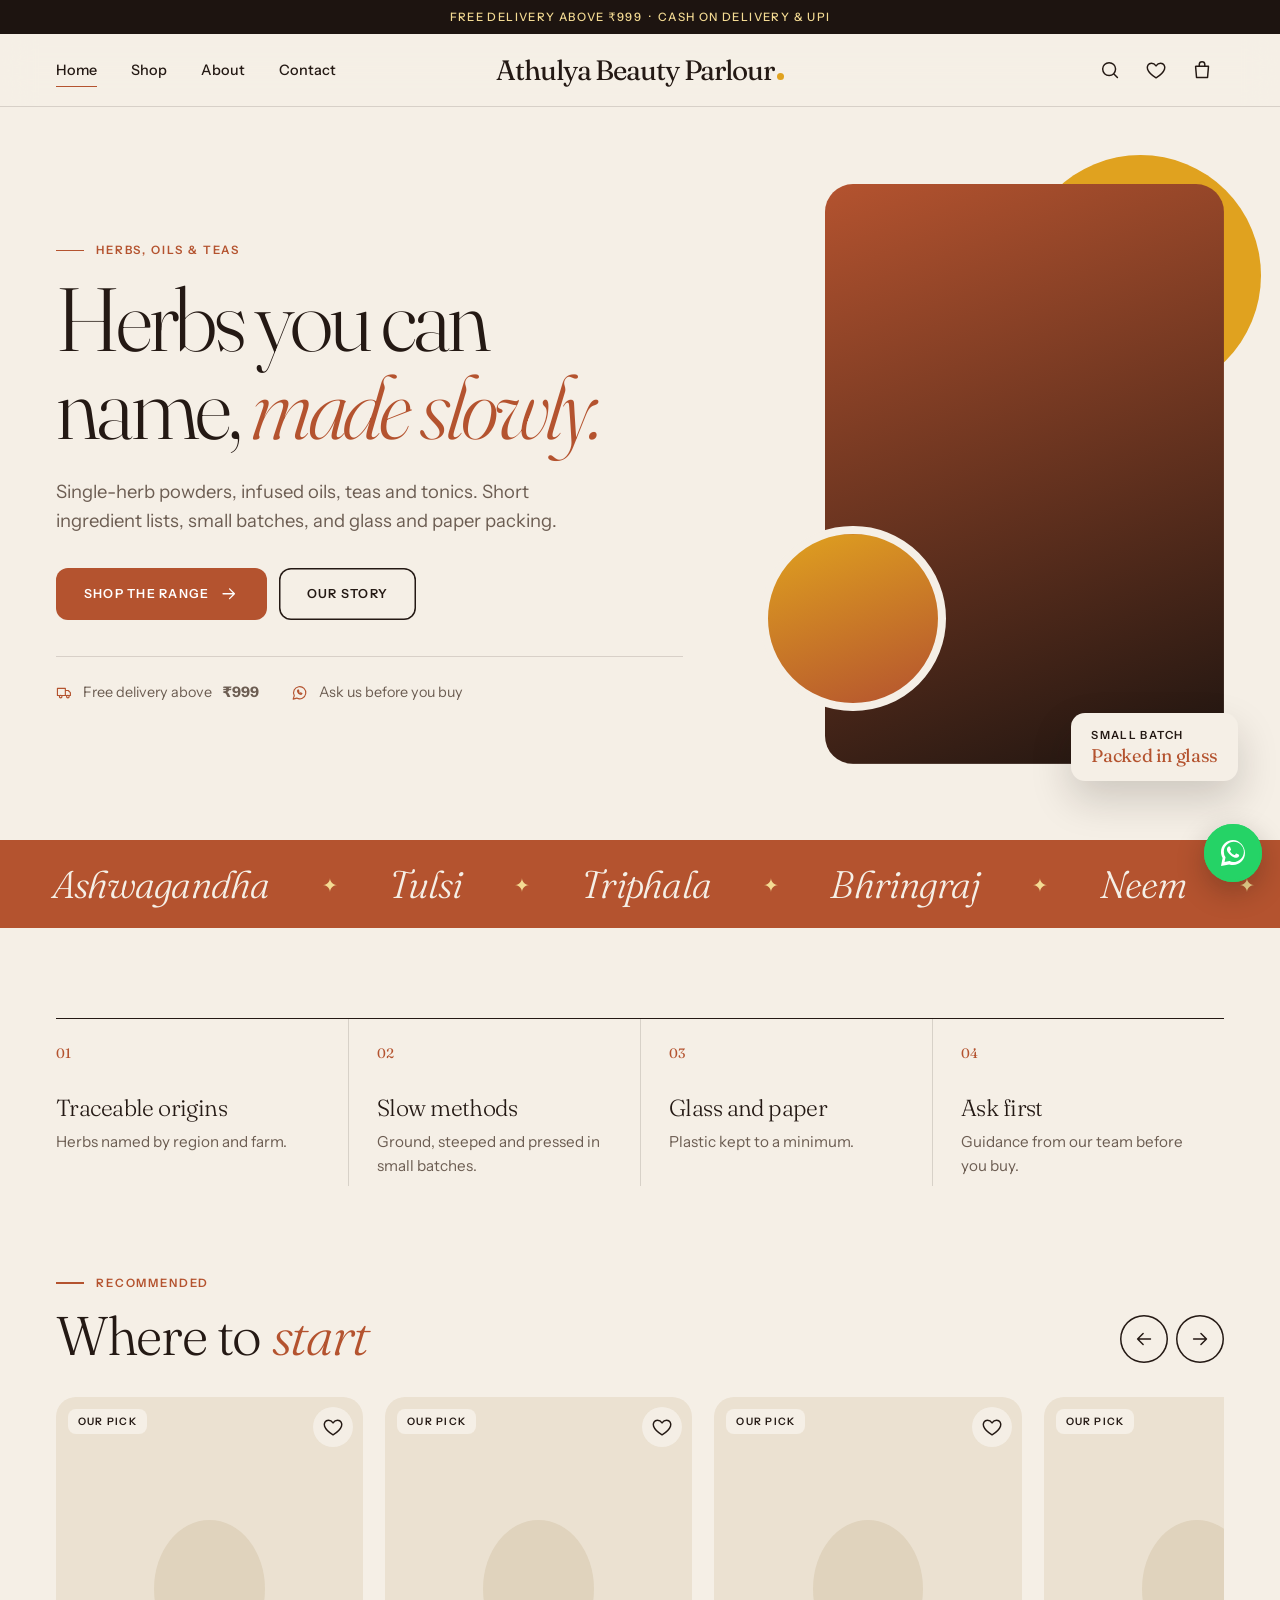
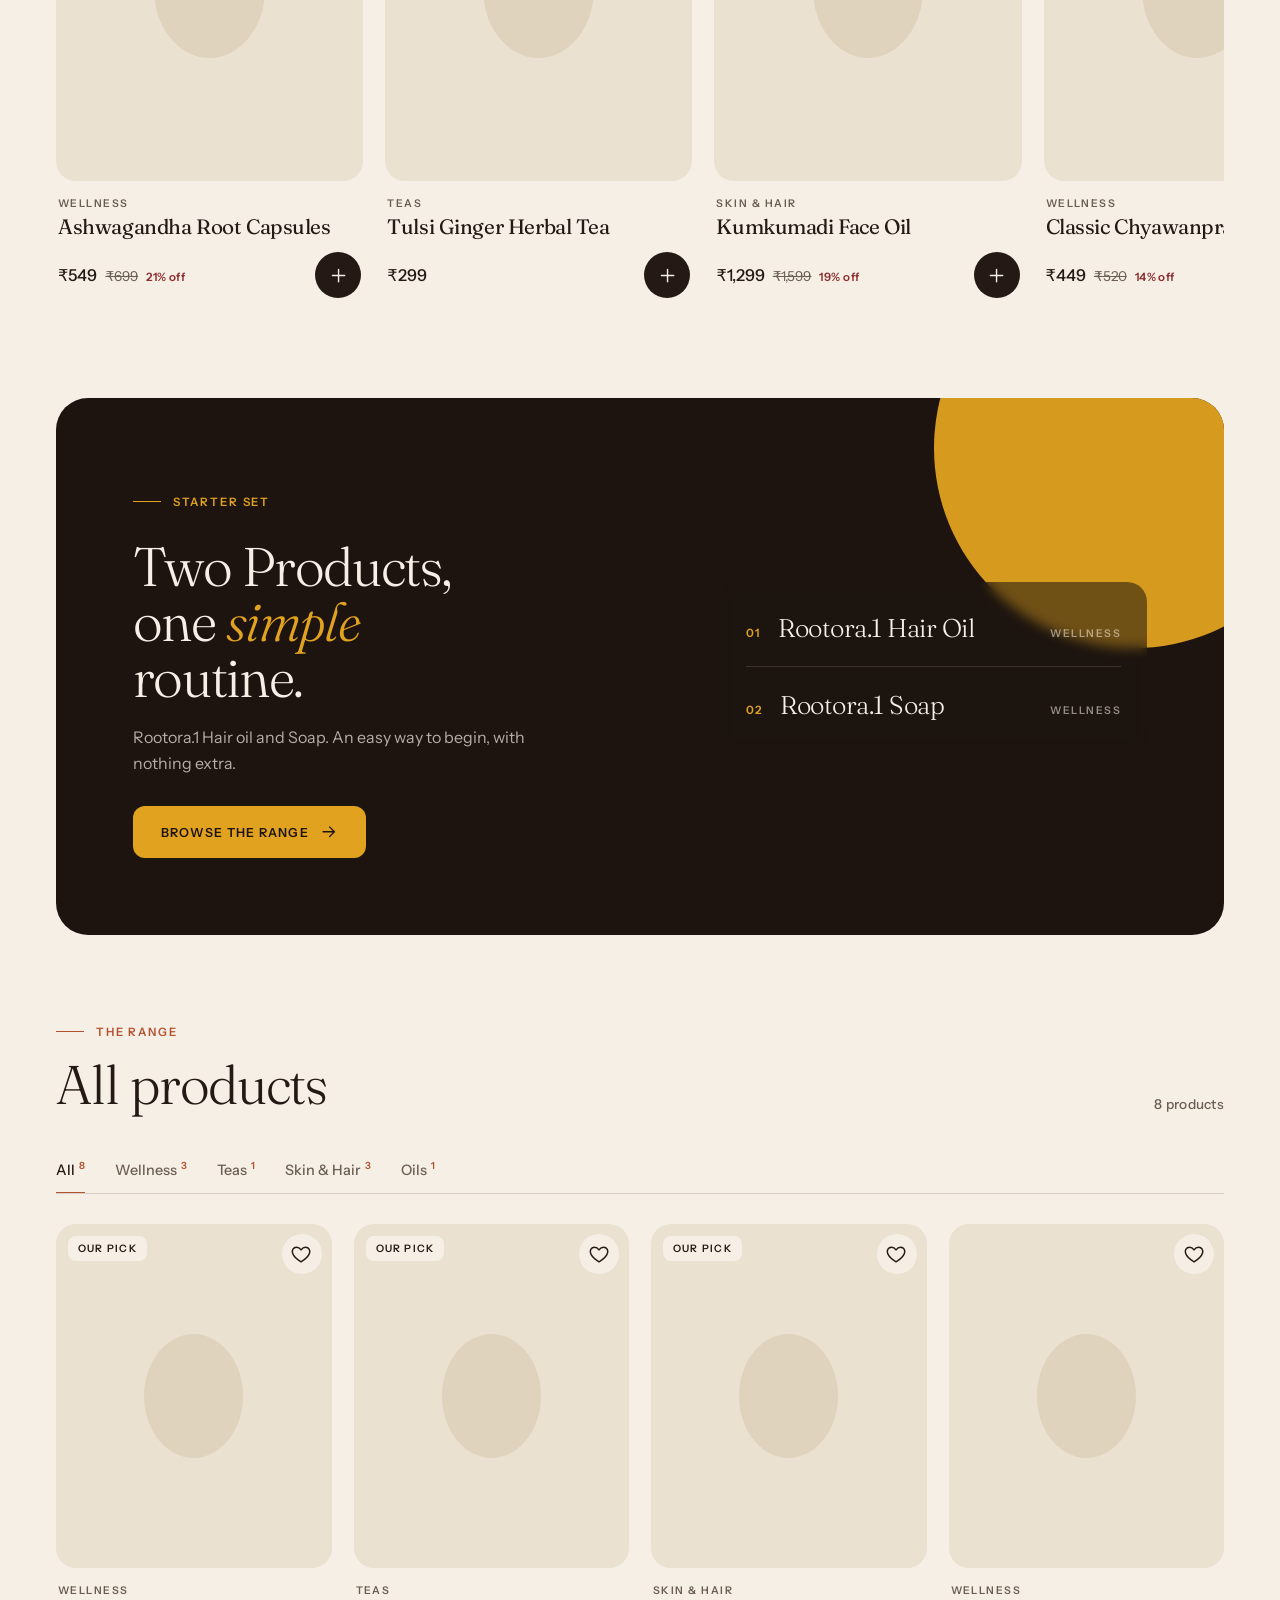
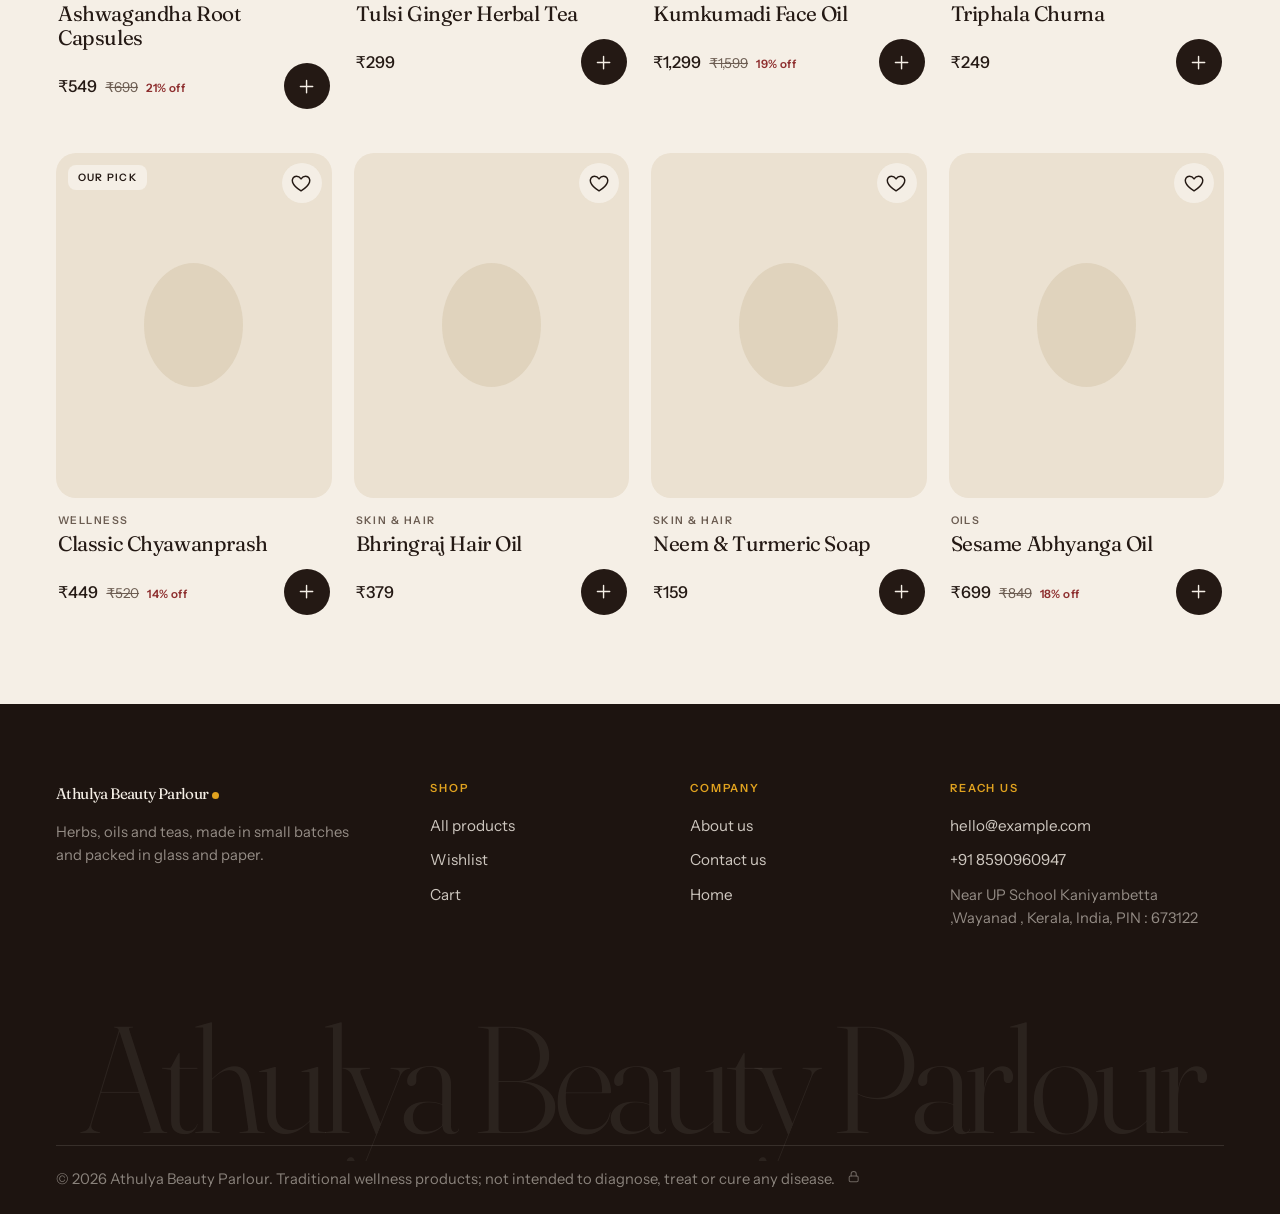
==== index.html @ aff62625 "Add files via upload" ====
<!DOCTYPE html>
<html lang="en"><head><meta charset="utf-8"><meta name="viewport" content="width=device-width,initial-scale=1,viewport-fit=cover">
<title>Marsuki | Herbs, oils and teas, made in small batches</title>
<meta name="description" content="Single-herb powders, infused oils, teas and tonics. Short ingredient lists, small batches, glass and paper packing."><meta name="theme-color" content="#F5EFE6">
<link rel="preconnect" href="https://fonts.googleapis.com"><link rel="preconnect" href="https://fonts.gstatic.com" crossorigin>
<link href="https://fonts.googleapis.com/css2?family=Fraunces:ital,opsz,wght@0,9..144,300..500;1,9..144,300..500&family=Instrument+Sans:wght@400;500;600&display=swap" rel="stylesheet">
<link rel="stylesheet" href="style.css">
<script src="common.js" defer></script></head>
<body data-page="home">
<main>
<section class="hero wrap">
<div class="htxt">
<p class="eyebrow">Herbs, oils &amp; teas</p>
<h1>Herbs you can name, <em>made slowly.</em></h1>
<p class="lead">Single-herb powders, infused oils, teas and tonics. Short ingredient lists, small batches, and glass and paper packing.</p>
<div class="ctas"><a class="btn clay" href="#shop">Shop the range<i data-ic="arrow-right"></i></a><a class="btn ghost" href="about.html">Our story</a></div>
<div class="hfacts"><span><i data-ic="truck"></i>Free delivery above <b data-free></b></span><span><i data-ic="chat"></i>Ask us before you buy</span></div>
</div>
<div class="hvis" aria-hidden="true"><div class="hbig" id="heroImg"></div><div class="hdisc" id="heroImg2"></div><div class="hchip">Small batch<b>Packed in glass</b></div></div>
</section>

<div class="mq" aria-hidden="true">
<div class="mq-t"><span>Ashwagandha</span><span>Tulsi</span><span>Triphala</span><span>Bhringraj</span><span>Neem</span><span>Turmeric</span><span>Amla</span><span>Sesame</span></div>
<div class="mq-t"><span>Ashwagandha</span><span>Tulsi</span><span>Triphala</span><span>Bhringraj</span><span>Neem</span><span>Turmeric</span><span>Amla</span><span>Sesame</span></div>
</div>

<section class="wrap sec"><div class="pr4">
<div><h3>Traceable origins</h3><p>Herbs named by region and farm.</p></div>
<div><h3>Slow methods</h3><p>Ground, steeped and pressed in small batches.</p></div>
<div><h3>Glass and paper</h3><p>Plastic kept to a minimum.</p></div>
<div><h3>Ask first</h3><p>Guidance from our team before you buy.</p></div>
</div></section>

<section class="wrap" id="recSection">
<div class="sechead"><div><p class="eyebrow">Recommended</p><h2>Where to <em>start</em></h2></div>
<div class="railnav"><button class="ib" type="button" data-rail="-1" aria-label="Scroll left"><i data-ic="arrow-left"></i></button><button class="ib" type="button" data-rail="1" aria-label="Scroll right"><i data-ic="arrow-right"></i></button></div></div>
<div class="rail" id="recProducts"></div></section>

<section class="wrap sec"><div class="duo">
<div><p class="eyebrow">Starter set</p><h2>Two Products, one <em>simple</em> routine.</h2><p>Rootora.1 Hair oil and Soap. An easy way to begin, with nothing extra.</p><a class="btn tur" href="#shop">Browse the range<i data-ic="arrow-right"></i></a></div>
<ol><li><b>Rootora.1 Hair Oil</b><small>Wellness</small></li><li><b>Rootora.1 Soap</b><small>Wellness</small></li></ol>
</div></section>

<section class="wrap" id="shop">
<div class="sechead"><div><p class="eyebrow">The range</p><h2>All products</h2></div><p class="note" id="status" aria-live="polite"></p></div>
<div class="filters" id="filters" role="group" aria-label="Filter by category"></div>
<div class="products" id="allProducts"></div></section>
</main>
</body></html>
---- style.css ----
/* ============ Marsuki — clay & turmeric ============ */
:root{
  --bone:#F5EFE6;--oat:#EBE1D1;--sand:#DCCDB6;
  --ink:#241914;--kohl:#1D1410;
  --clay:#B4532F;--clay-d:#923E1F;
  --tur:#E0A21F;--tur-l:#F4DB93;
  --madder:#8E2F2F;--mute:#6C5D52;--line:rgba(36,25,20,.14);
  --df:'Fraunces',Georgia,serif;--bf:'Instrument Sans',system-ui,sans-serif;
  --r:20px;--pad:clamp(18px,4.5vw,56px);--hh:72px;
  --ease:cubic-bezier(.2,.8,.2,1)}
*{box-sizing:border-box;margin:0}
html{scroll-behavior:smooth;scroll-padding-top:96px}html.lock,html.lock body{overflow:hidden}
body{font:400 1rem/1.6 var(--bf);background:var(--bone);color:var(--ink);overflow-x:hidden;min-height:100vh;display:flex;flex-direction:column;-webkit-font-smoothing:antialiased}
main{flex:1}
h1,h2,h3,h4{font-family:var(--df);font-weight:300;letter-spacing:-.025em}
h1{font-size:clamp(2.8rem,7vw,5.8rem);line-height:.98;letter-spacing:-.04em}
h1 em,h2 em{font-style:italic;color:var(--clay);font-weight:300}
h2{font-size:clamp(2rem,4.4vw,3.4rem);line-height:1.02;max-width:18ch}
p{color:var(--mute)}a{color:inherit}
.sr{position:absolute;width:1px;height:1px;overflow:hidden;clip:rect(0 0 0 0)}
.wrap{width:min(1280px,100% - 2*var(--pad));margin-inline:auto}
.sec{padding-block:clamp(44px,7vw,104px)}.narrow{max-width:760px}
:focus-visible{outline:3px solid var(--tur);outline-offset:2px}[hidden]{display:none!important}
.i{width:1.2em;height:1.2em;flex:none;fill:none;stroke:currentColor;stroke-width:1.6;stroke-linecap:round;stroke-linejoin:round}
.eyebrow{display:flex;align-items:center;gap:12px;font:600 .72rem var(--bf);letter-spacing:.16em;text-transform:uppercase;color:var(--clay);margin-bottom:18px}
.eyebrow::before{content:"";width:28px;height:1.5px;background:currentColor}

/* ---- Top bar, header, navigation ---- */
.topbar{background:var(--kohl);color:var(--tur-l);text-align:center;font:500 .72rem var(--bf);letter-spacing:.12em;text-transform:uppercase;padding:10px var(--pad)}
.hdr{position:sticky;top:0;z-index:30;background:rgba(245,239,230,.88);backdrop-filter:saturate(1.4) blur(16px);-webkit-backdrop-filter:saturate(1.4) blur(16px);border-bottom:1px solid var(--line)}
.hdr-in{display:grid;grid-template-columns:1fr auto 1fr;align-items:center;min-height:var(--hh)}
.hl{display:flex;align-items:center}
.dnav{display:flex;gap:34px}
.dnav a{font:500 .9rem var(--bf);text-decoration:none;padding:8px 0;background:linear-gradient(var(--clay),var(--clay)) 0 100%/0 1.5px no-repeat;transition:background-size .3s var(--ease)}
.dnav a:hover,.dnav a[aria-current=page]{background-size:100% 1.5px}
.logo{display:inline-flex;align-items:baseline;font:400 1.75rem var(--df);letter-spacing:-.04em;text-decoration:none;color:var(--ink)}
.logo::after{content:"";width:7px;height:7px;border-radius:50%;background:var(--tur);margin-left:3px;flex:none}
.acts{justify-self:end;display:flex;gap:2px}
.ib{position:relative;width:44px;height:44px;border:0;border-radius:50%;background:none;cursor:pointer;display:grid;place-items:center;color:var(--ink);font-size:1.15rem;text-decoration:none;transition:background .2s}
.ib:hover,.ib[aria-expanded=true]{background:var(--oat)}
.ib b{position:absolute;top:3px;right:1px;min-width:18px;height:18px;border-radius:9px;background:var(--clay);color:#fff;font:600 .68rem/18px var(--bf);text-align:center;padding:0 4px}
.ib b:empty,.ib b[data-n="0"]{display:none}
.menu-btn{display:none;margin-left:-10px}
.sbar{border-top:1px solid var(--line);background:var(--bone);padding:14px 0}
.sbar form{display:flex;gap:14px;align-items:center}
.sbar input{flex:1;min-height:52px;border:0;border-bottom:1.5px solid var(--ink);background:none;font:300 1.5rem var(--df);letter-spacing:-.02em;color:var(--ink);padding:0 2px}
.sbar input::placeholder{color:var(--mute);opacity:.7}.sbar input:focus{outline:0;border-color:var(--clay)}
.scrim{position:fixed;inset:0;background:rgba(29,20,16,.5);z-index:90}
.mnav{position:fixed;inset:0;background:var(--kohl);color:var(--bone);z-index:100;display:flex;flex-direction:column;opacity:0;visibility:hidden;transform:translateY(-12px);transition:opacity .3s,transform .4s var(--ease),visibility 0s .4s;overflow-y:auto;overscroll-behavior:contain}
.mnav.open{opacity:1;visibility:visible;transform:none;transition:opacity .3s,transform .4s var(--ease)}
.mnav-h{display:flex;align-items:center;justify-content:space-between;padding:0 12px 0 var(--pad);min-height:var(--hh)}
.mnav .logo{color:var(--bone)}.mnav .ib{color:var(--bone)}.mnav .ib:hover{background:rgba(255,255,255,.1)}
.mnav a.ml{display:flex;align-items:baseline;gap:16px;padding:18px var(--pad);text-decoration:none;font:300 clamp(2.2rem,9vw,3rem) var(--df);letter-spacing:-.03em;border-top:1px solid rgba(245,239,230,.12)}
.mnav a.ml small{font:600 .7rem var(--bf);letter-spacing:.14em;color:var(--tur);min-width:22px}
.mnav a.ml .i{margin-left:auto;align-self:center;font-size:1.3rem;color:var(--tur)}
.mnav a.ml[aria-current=page]{color:var(--tur-l)}
.mnav-f{margin-top:auto;padding:28px var(--pad);font-size:.9rem;color:rgba(245,239,230,.6);border-top:1px solid rgba(245,239,230,.12)}.mnav-f p{color:inherit}

/* ---- Buttons ---- */
.btn{display:inline-flex;align-items:center;justify-content:center;gap:10px;min-height:52px;padding:0 28px;border-radius:12px;background:var(--ink);color:var(--bone);font:600 .78rem var(--bf);letter-spacing:.1em;text-transform:uppercase;text-decoration:none;border:0;cursor:pointer;transition:background .2s,color .2s,transform .15s}
.btn:hover{background:var(--clay)}.btn:active{transform:scale(.98)}.btn:disabled{opacity:.5;cursor:not-allowed}
.btn .i{font-size:1.3em}
.btn.ghost{background:transparent;color:var(--ink);box-shadow:inset 0 0 0 1.5px var(--ink)}.btn.ghost:hover{background:var(--ink);color:var(--bone)}
.btn.clay{background:var(--clay);color:#fff}.btn.clay:hover{background:var(--clay-d)}
.btn.tur{background:var(--tur);color:var(--kohl)}.btn.tur:hover{background:var(--tur-l)}
.btn.block{width:100%}.btn.sm{min-height:42px;padding:0 18px}

/* ---- Hero ---- */
.hero{display:grid;grid-template-columns:1.15fr .85fr;gap:clamp(32px,6vw,88px);align-items:center;padding-block:clamp(36px,6vw,88px) clamp(44px,6vw,88px)}
.hero h1{max-width:11ch}
.lead{font-size:1.15rem;max-width:44ch;margin:26px 0 32px}
.ctas{display:flex;flex-wrap:wrap;gap:12px}
.hfacts{display:flex;flex-wrap:wrap;gap:12px 32px;margin-top:36px;padding-top:24px;border-top:1px solid var(--line);font-size:.9rem;color:var(--mute)}
.hfacts span{display:inline-flex;gap:10px;align-items:center}.hfacts .i{color:var(--clay)}
.hvis{position:relative;aspect-ratio:4/5;width:100%;max-width:520px;margin-inline:auto}
.hvis::before{content:"";position:absolute;right:-8%;top:-5%;width:52%;aspect-ratio:1;border-radius:50%;background:var(--tur)}
.hbig{position:absolute;inset:0 0 0 14%;border-radius:28px;background-size:cover;background-position:center;background-image:var(--img),linear-gradient(160deg,var(--clay),var(--kohl))}
.hdisc{position:absolute;left:0;bottom:9%;width:40%;aspect-ratio:1;border-radius:50%;border:8px solid var(--bone);background-size:cover;background-position:center;background-image:var(--img),linear-gradient(160deg,var(--tur),var(--clay))}
.hchip{position:absolute;right:-3%;bottom:-3%;background:var(--bone);border-radius:14px;padding:14px 20px;box-shadow:0 18px 40px rgba(29,20,16,.18);font:600 .7rem var(--bf);letter-spacing:.12em;text-transform:uppercase;line-height:1.5}
.hchip b{display:block;font:400 1.15rem var(--df);letter-spacing:-.02em;text-transform:none;color:var(--clay)}

/* ---- Marquee ---- */
.mq{background:var(--clay);color:var(--bone);overflow:hidden;display:flex}
.mq-t{display:flex;flex:none;min-width:100%;animation:mq 42s linear infinite}
.mq span{font:300 italic clamp(1.5rem,3vw,2.4rem) var(--df);letter-spacing:-.02em;padding:20px 0 20px 52px;white-space:nowrap}
.mq span::after{content:"✦";font-style:normal;font-size:.5em;color:var(--tur-l);margin-left:52px;vertical-align:.35em}
@keyframes mq{to{transform:translateX(-100%)}}
.mq:hover .mq-t{animation-play-state:paused}

/* ---- Principles ---- */
.pr4{display:grid;grid-template-columns:repeat(4,1fr);border-top:1.5px solid var(--ink);counter-reset:p}
.pr4>div{padding:26px 28px 8px 0;counter-increment:p}
.pr4>div+div{padding-left:28px;border-left:1px solid var(--line)}
.pr4>div::before{content:"0" counter(p);font:400 .85rem var(--df);color:var(--clay);display:block;margin-bottom:34px}
.pr4 h3{font-size:1.45rem;line-height:1.15;margin-bottom:8px}.pr4 p{font-size:.95rem}

/* ---- Section head ---- */
.sechead{display:flex;justify-content:space-between;align-items:end;gap:20px;flex-wrap:wrap;margin-bottom:34px}
.sechead h2{margin:0}
.railnav{display:flex;gap:8px}.railnav .ib{width:48px;height:48px;box-shadow:inset 0 0 0 1.5px var(--ink)}.railnav .ib:hover{background:var(--ink);color:var(--bone)}

/* ---- Products ---- */
.filters{display:flex;gap:30px;overflow-x:auto;border-bottom:1px solid var(--line);scrollbar-width:none}.filters::-webkit-scrollbar{display:none}
.note{font:500 .85rem var(--bf);color:var(--mute);letter-spacing:.02em}
.products{display:grid;grid-template-columns:repeat(4,1fr);gap:44px 22px;margin-top:30px}
.rail{display:flex;gap:22px;overflow-x:auto;scroll-snap-type:x mandatory;padding-bottom:10px;scrollbar-width:none}.rail::-webkit-scrollbar{display:none}
.rail>*{flex:0 0 clamp(240px,24vw,310px);scroll-snap-align:start}
.chip{flex:none;min-height:44px;padding:0 18px;border-radius:10px;border:1px solid var(--line);background:transparent;font:500 .9rem var(--bf);color:var(--ink);cursor:pointer;transition:background .2s,color .2s}
.chip:hover{border-color:var(--ink)}.chip[aria-pressed=true]{background:var(--ink);color:var(--bone);border-color:var(--ink)}
.filters .chip{min-height:48px;padding:0;border:0;border-bottom:2px solid transparent;border-radius:0;margin-bottom:-1px;color:var(--mute);background:none}
.filters .chip:hover{color:var(--ink)}.filters .chip[aria-pressed=true]{color:var(--ink);border-color:var(--clay);background:none}
.filters .chip sup{font-size:.62rem;margin-left:4px;color:var(--clay);font-weight:600}
.card{display:flex;flex-direction:column}
.pimgw{position:relative}
.pimg{position:relative;aspect-ratio:4/5;border-radius:var(--r);overflow:hidden;background:var(--oat);cursor:pointer}
.pimg::before{content:"";position:absolute;inset:32%;border-radius:50%;background:var(--sand);opacity:.7}
.pimg img{position:absolute;inset:0;width:100%;height:100%;object-fit:cover;transition:transform .7s var(--ease)}.card:hover .pimg img{transform:scale(1.045)}.pimg img.bad{display:none}
.tag{position:absolute;left:12px;top:12px;background:var(--bone);color:var(--ink);font:600 .64rem var(--bf);letter-spacing:.12em;text-transform:uppercase;padding:6px 10px;border-radius:8px;pointer-events:none}
.wish{position:absolute;right:10px;top:10px;width:40px;height:40px;background:rgba(245,239,230,.92);backdrop-filter:blur(6px)}
.wish:hover{background:var(--bone)}.wish[aria-pressed=true]{color:var(--clay)}.wish[aria-pressed=true] .i{fill:currentColor}
.cbody{padding:16px 2px 0;display:grid;gap:5px}
.cat-l{font:600 .66rem var(--bf);letter-spacing:.14em;text-transform:uppercase;color:var(--mute)}
.card h3{font:400 1.3rem/1.15 var(--df);letter-spacing:-.02em;cursor:pointer}.card h3:hover{color:var(--clay)}
.prow{display:flex;align-items:center;justify-content:space-between;gap:10px;margin-top:8px}
.price{font:500 1.02rem var(--bf);display:flex;align-items:baseline;flex-wrap:wrap;gap:2px 8px}
.price s{font-weight:400;font-size:.85rem;color:var(--mute)}.price small{font:600 .72rem var(--bf);color:var(--madder);letter-spacing:.04em}
.addb{flex:none;width:46px;height:46px;border-radius:50%;background:var(--ink);color:var(--bone);border:0;display:grid;place-items:center;cursor:pointer;font-size:1.1rem;transition:background .2s,transform .2s var(--ease)}
.addb:hover{background:var(--clay);transform:rotate(90deg)}
.empty{grid-column:1/-1;text-align:center;padding:56px 20px;border:1px dashed var(--sand);border-radius:var(--r)}
.empty h3{font-size:1.7rem;margin-bottom:6px}.empty p{margin-bottom:20px}
.skel{height:420px;border-radius:var(--r);background:linear-gradient(100deg,var(--oat) 30%,var(--bone) 50%,var(--oat) 70%) 0 0/300% 100%;animation:sk 1.4s linear infinite}@keyframes sk{to{background-position:-300% 0}}
.rail .skel{flex:0 0 clamp(240px,24vw,310px)}

/* ---- Starter set panel ---- */
.duo{position:relative;overflow:hidden;background:var(--kohl);color:var(--bone);border-radius:32px;padding:clamp(32px,6vw,80px);display:grid;grid-template-columns:1.1fr .9fr;gap:clamp(28px,5vw,72px);align-items:center}
.duo::before{content:"";position:absolute;right:-110px;top:-150px;width:400px;aspect-ratio:1;border-radius:50%;background:var(--tur);opacity:.95}
.duo>*{position:relative}
.duo .eyebrow{color:var(--tur)}.duo h2{color:var(--bone);max-width:12ch}.duo h2 em{color:var(--tur)}.duo p{color:rgba(245,239,230,.7);margin:20px 0 30px;max-width:40ch}
.duo ol{list-style:none;counter-reset:d;background:rgba(29,20,16,.55);border-radius:20px;padding:8px 26px;backdrop-filter:blur(6px)}
.duo li{counter-increment:d;display:flex;align-items:baseline;gap:18px;padding:22px 0;border-bottom:1px solid rgba(245,239,230,.14)}.duo li:last-child{border:0}
.duo li::before{content:"0" counter(d);font:600 .72rem var(--bf);letter-spacing:.12em;color:var(--tur)}
.duo li b{font:300 1.6rem var(--df);letter-spacing:-.02em}.duo li small{margin-left:auto;font:600 .66rem var(--bf);letter-spacing:.14em;text-transform:uppercase;color:rgba(245,239,230,.55)}

/* ---- Cart / checkout / wishlist ---- */
.ptitle{padding-block:clamp(36px,6vw,80px) 0}
.ptitle h1{font-size:clamp(2.6rem,6vw,4.8rem);max-width:none}.ptitle p{margin-top:14px;font-size:1.05rem}
.cartgrid{display:grid;grid-template-columns:1fr 400px;gap:clamp(28px,5vw,72px);align-items:start}
.lines{border-top:1.5px solid var(--ink)}
.line{display:grid;grid-template-columns:104px 1fr auto;gap:20px;align-items:center;padding:22px 0;border-bottom:1px solid var(--line)}
.line .pimg{aspect-ratio:1;border-radius:14px}
.line h3{font:400 1.3rem/1.2 var(--df);letter-spacing:-.02em}.line .sub{font:400 1.25rem var(--df);text-align:right;letter-spacing:-.01em}
.qty{display:inline-flex;align-items:center;margin-top:10px;border:1px solid var(--line);border-radius:10px}
.qty button{width:40px;height:40px;border:0;background:none;cursor:pointer;font-size:1.1rem;color:var(--ink);border-radius:10px}.qty button:hover{background:var(--oat)}
.qty span{min-width:30px;text-align:center;font-weight:600}
.rm{background:none;border:0;color:var(--mute);cursor:pointer;font:500 .82rem var(--bf);margin-left:14px;padding:8px;text-decoration:underline;text-underline-offset:3px}.rm:hover{color:var(--madder)}
.sum{background:var(--oat);border-radius:24px;padding:30px;position:sticky;top:calc(var(--hh) + 24px)}
.sum h2{font-size:1.9rem;margin-bottom:18px}
.sum .r{display:flex;justify-content:space-between;gap:14px;padding:8px 0;color:var(--mute)}
.sum .r.t{border-top:1px solid var(--line);margin-top:10px;padding-top:18px;font:400 1.7rem var(--df);letter-spacing:-.02em;color:var(--ink)}
.sum .tip{font-size:.85rem;background:var(--tur-l);color:#5b4410;border-radius:10px;padding:10px 14px;margin:10px 0 16px}

/* ---- About / contact ---- */
.split{display:grid;grid-template-columns:1.1fr .9fr;gap:clamp(32px,6vw,88px);align-items:center}
.split h1{font-size:clamp(2.6rem,5.6vw,4.8rem);max-width:13ch}
.photo{position:relative;aspect-ratio:4/5;max-width:480px;width:100%;margin-inline:auto;border-radius:28px;background-size:cover;background-position:center;background-image:var(--img),linear-gradient(160deg,var(--clay),var(--kohl))}
.photo::after{content:"";position:absolute;left:-14%;bottom:-6%;width:34%;aspect-ratio:1;border-radius:50%;background:var(--tur);z-index:-1}
.vals{display:grid;grid-template-columns:repeat(3,1fr);border-top:1.5px solid var(--ink);counter-reset:v}
.vals>div{padding:26px 28px 8px 0;counter-increment:v}.vals>div+div{padding-left:28px;border-left:1px solid var(--line)}
.vals>div::before{content:"0" counter(v);font:400 .85rem var(--df);color:var(--clay);display:block;margin-bottom:34px}
.vals h3{font-size:1.7rem;margin-bottom:10px}
.steps{display:grid;grid-template-columns:repeat(3,1fr);gap:20px;counter-reset:s}
.steps>div{background:var(--oat);border-radius:var(--r);padding:30px;counter-increment:s;min-height:240px;display:flex;flex-direction:column}
.steps>div:nth-child(2){background:var(--clay);color:var(--bone)}.steps>div:nth-child(2) p{color:rgba(245,239,230,.85)}
.steps>div:nth-child(3){background:var(--kohl);color:var(--bone)}.steps>div:nth-child(3) p{color:rgba(245,239,230,.7)}
.steps>div::before{content:counter(s);font:300 4rem/1 var(--df);letter-spacing:-.05em;margin-bottom:auto;opacity:.9}
.steps h3{font-size:1.6rem;margin:30px 0 6px}.steps p{font-size:.95rem}
.fine{font-size:.88rem;border-top:1px solid var(--line);padding-top:20px}
.cgrid{display:grid;grid-template-columns:.85fr 1.15fr;gap:clamp(28px,5vw,72px);align-items:start}
.info{background:var(--kohl);color:var(--bone);border-radius:28px;padding:clamp(26px,4vw,44px);position:relative;overflow:hidden}
.info::after{content:"";position:absolute;right:-70px;top:-70px;width:200px;aspect-ratio:1;border-radius:50%;background:var(--tur)}
.info>*{position:relative;z-index:1}
.info h2{font-size:2rem;color:var(--bone)}.info p{color:rgba(245,239,230,.65)}
.info a{display:flex;gap:16px;align-items:center;padding:18px 0;text-decoration:none;border-bottom:1px solid rgba(245,239,230,.14)}.info a:last-of-type{border:0;padding-bottom:0}
.info a .i{width:44px;height:44px;padding:12px;border-radius:50%;background:rgba(245,239,230,.1);color:var(--tur)}
.info a:hover span{color:var(--tur-l)}
.form{display:grid;gap:20px}.form .two{display:grid;grid-template-columns:1fr 1fr;gap:20px}
.form h2{font-size:1.9rem;max-width:none}
.form label{font:600 .72rem var(--bf);letter-spacing:.12em;text-transform:uppercase;color:var(--mute);display:grid;gap:8px}
.form input,.form textarea{border:0;border-bottom:1.5px solid var(--sand);border-radius:0;padding:10px 0;font:400 1.05rem var(--bf);letter-spacing:0;text-transform:none;color:var(--ink);background:none;min-height:50px;transition:border-color .2s}
.form textarea{min-height:130px;resize:vertical}
.form input:focus,.form textarea:focus{outline:0;border-color:var(--clay)}
.fmsg{min-height:1.4em;font-size:.92rem}.fmsg.err{color:var(--madder)}.fmsg.ok{color:var(--clay-d)}
.opts{border:0;display:grid;gap:12px;padding:0}.opts legend{font:600 .72rem var(--bf);letter-spacing:.12em;text-transform:uppercase;color:var(--mute);margin-bottom:10px}
.form .opt{display:flex;flex-direction:row;gap:14px;align-items:flex-start;border:1.5px solid var(--sand);border-radius:14px;padding:16px 18px;cursor:pointer;transition:border-color .2s,background .2s;text-transform:none;letter-spacing:0;font:400 1rem var(--bf);color:var(--ink)}
.form .opt:has(input:checked){border-color:var(--clay);background:rgba(180,83,47,.06)}
.form .opt input{min-height:0;width:18px;height:18px;margin-top:3px;accent-color:var(--clay);border:0;padding:0}
.opt b{display:block;font-weight:600}.opt small{color:var(--mute);font-size:.86rem}
#coSum h2{font-size:1.9rem}code{background:var(--oat);padding:1px 6px;border-radius:6px;font-size:.9em}
.done{background:var(--oat);border-radius:28px;padding:clamp(28px,5vw,56px)}
.done .ck{width:56px;height:56px;border-radius:50%;background:var(--clay);color:#fff;display:grid;place-items:center;font-size:1.6rem;margin-bottom:18px}
.done h2{font-size:2.4rem;margin-bottom:10px}

/* ---- Footer ---- */
.foot{background:var(--kohl);color:rgba(245,239,230,.7);padding-top:clamp(44px,6vw,80px);margin-top:clamp(44px,7vw,104px);overflow:hidden}
.fgrid{display:grid;grid-template-columns:1.5fr 1fr 1fr 1.2fr;gap:32px}
.foot p{color:rgba(245,239,230,.55);font-size:.92rem;max-width:30ch;margin-top:14px}
.foot h4{font:600 .7rem var(--bf);letter-spacing:.16em;text-transform:uppercase;color:var(--tur);margin-bottom:14px}
.foot a{display:block;text-decoration:none;padding:5px 0;color:rgba(245,239,230,.82);font-size:.95rem}.foot a:hover{color:var(--tur-l)}
.foot .logo{color:var(--bone);display:inline-flex;padding:0}
.fbig{font:300 8vw/1 var(--df);letter-spacing:-.05em;color:rgba(245,239,230,.07);white-space:nowrap;margin-top:clamp(36px,6vw,72px);margin-bottom:-.1em;padding-inline:var(--pad);text-align:center;user-select:none}
.fbig span{display:inline-block}

/* ---- Floating WhatsApp button ---- */
.wa-float{position:fixed;right:max(18px,env(safe-area-inset-right));bottom:max(18px,env(safe-area-inset-bottom));z-index:80;width:58px;height:58px;border-radius:50%;background:#25D366;color:#fff;display:grid;place-items:center;box-shadow:0 10px 28px rgba(29,20,16,.28);transition:transform .2s var(--ease),box-shadow .2s}
.wa-float svg{width:32px;height:32px}
.wa-float:hover{transform:scale(1.08);box-shadow:0 14px 34px rgba(29,20,16,.34)}
.wa-float::after{content:"";position:absolute;inset:0;border-radius:50%;border:2px solid #25D366;animation:waPulse 2.4s ease-out infinite}
@keyframes waPulse{from{transform:scale(1);opacity:.7}to{transform:scale(1.55);opacity:0}}
html.lock .wa-float{display:none}
@media(max-width:520px){.wa-float{width:54px;height:54px}}
.copy{padding-block:22px;border-top:1px solid rgba(245,239,230,.12);font-size:.78rem;color:rgba(245,239,230,.5);position:relative}
.copy .adm{display:inline-block;padding:0 0 0 8px;opacity:.45;font-size:.8rem}.copy .adm:hover{opacity:1}

/* ---- Product sheet (quick view) ---- */
.modal{position:fixed;inset:0;z-index:110;display:flex;justify-content:flex-end;background:rgba(29,20,16,.55);backdrop-filter:blur(3px);animation:fade .2s}@keyframes fade{from{opacity:0}}
.mbox{position:relative;background:var(--bone);width:min(560px,100%);height:100%;display:flex;flex-direction:column;overflow-y:auto;overscroll-behavior:contain;animation:slide .4s var(--ease);transition:transform .25s}
@keyframes slide{from{transform:translateX(48px);opacity:0}}@keyframes sheet{from{transform:translateY(100%)}}
.xw{position:sticky;top:0;height:0;z-index:6}
.mbox .x{position:absolute;right:14px;top:14px;background:var(--bone);box-shadow:0 2px 12px rgba(29,20,16,.18)}
.grab{display:none}
.mgal{flex:none;background:var(--oat)}
.mmain{position:relative;aspect-ratio:1;max-height:50vh;width:100%;display:grid;place-items:center;overflow:hidden}
.mmain::before{content:"";position:absolute;width:34%;aspect-ratio:1;border-radius:50%;background:var(--sand);opacity:.7}
.mmain img{position:absolute;inset:0;width:100%;height:100%;object-fit:cover;z-index:1}.mmain img.bad{display:none}
.mbadge{position:absolute;left:16px;top:16px;z-index:2;background:var(--madder);color:#fff;font:600 .66rem var(--bf);letter-spacing:.12em;text-transform:uppercase;padding:6px 11px;border-radius:8px}
.mwish{position:absolute;right:14px;bottom:14px;z-index:2;background:var(--bone);box-shadow:0 2px 12px rgba(29,20,16,.18)}.mwish[aria-pressed=true]{color:var(--clay)}.mwish[aria-pressed=true] .i{fill:currentColor}
.thumbs{display:flex;gap:8px;padding:12px 20px;overflow-x:auto;background:var(--bone);border-bottom:1px solid var(--line)}
.th{flex:none;width:60px;height:60px;border-radius:10px;border:2px solid transparent;padding:0;overflow:hidden;cursor:pointer;background:var(--oat);opacity:.65;transition:opacity .2s}.th img{width:100%;height:100%;object-fit:cover}.th img.bad{display:none}.th[aria-pressed=true]{border-color:var(--clay);opacity:1}
.minfo{flex:1;display:flex;flex-direction:column}.mscroll{flex:1;padding:28px 28px 20px}
.mcat{font:600 .68rem var(--bf);letter-spacing:.16em;text-transform:uppercase;color:var(--clay)}
.mbox h2{font:300 clamp(2rem,4vw,2.6rem)/1.05 var(--df);letter-spacing:-.03em;margin:10px 0 14px;max-width:none}
.mprice{display:flex;align-items:baseline;gap:12px;flex-wrap:wrap;margin-bottom:20px;padding-bottom:20px;border-bottom:1px solid var(--line)}
.mprice b{font:400 1.7rem var(--df);letter-spacing:-.02em}.mprice s{color:var(--mute)}.mprice small{background:rgba(142,47,47,.1);color:var(--madder);font:600 .72rem var(--bf);letter-spacing:.04em;padding:3px 10px;border-radius:6px}
.mdesc{position:relative;font-size:.98rem}.mdesc p{color:var(--ink);margin-bottom:10px}.mdesc .lede{font-size:1.08rem;color:var(--ink)}
.mfeat{list-style:none;padding:0;display:grid;gap:0;margin:16px 0 0}
.mfeat li{display:flex;gap:14px;padding:13px 0;border-top:1px solid var(--line);line-height:1.45}
.mfeat li::before{content:"";flex:none;width:7px;height:7px;border-radius:50%;background:var(--tur);margin-top:.55em}
.mfeat b{display:block;font-weight:600}.mfeat span{color:var(--mute);font-size:.93rem}
.mdesc.clip{max-height:10em;overflow:hidden}.mdesc.clip::after{content:"";position:absolute;inset:auto 0 0 0;height:5em;background:linear-gradient(rgba(245,239,230,0),var(--bone))}
.more{background:none;border:0;color:var(--clay);font:600 .8rem var(--bf);letter-spacing:.1em;text-transform:uppercase;cursor:pointer;padding:8px 0;min-height:44px;display:inline-flex;align-items:center;gap:6px}.more .i{transition:transform .2s}.more.open .i{transform:rotate(180deg)}
.mlabel{font:600 .7rem var(--bf);letter-spacing:.14em;text-transform:uppercase;color:var(--mute);margin:20px 0 10px}
.sizes{display:flex;flex-wrap:wrap;gap:8px}
.mperks{display:grid;gap:0;margin-top:24px;border-top:1px solid var(--line)}
.mperks div{display:flex;align-items:center;gap:14px;padding:14px 0;border-bottom:1px solid var(--line);font-size:.92rem;color:var(--mute)}.mperks .i{color:var(--clay);font-size:1.3rem}
.mask{display:flex;align-items:center;gap:10px;margin-top:18px;min-height:44px;font-weight:600;font-size:.9rem;color:var(--clay);text-decoration:none}.mask:hover{text-decoration:underline;text-underline-offset:4px}
.mfoot{position:sticky;bottom:0;display:flex;gap:12px;align-items:center;padding:14px 28px calc(14px + env(safe-area-inset-bottom));background:var(--bone);border-top:1px solid var(--line);box-shadow:0 -12px 30px rgba(29,20,16,.08)}
.mfoot .qty{margin:0}.mfoot .btn{flex:1;min-height:54px}
html.lock .toast{bottom:104px}
@media(max-width:720px){
  .modal{align-items:flex-end}
  .mbox{width:100%;height:auto;max-height:94vh;max-height:94dvh;border-radius:26px 26px 0 0;animation:sheet .35s var(--ease)}
  .xw{top:0}.mbox .x{top:12px;right:12px}
  .grab{display:block;position:absolute;top:0;left:0;right:0;height:30px;z-index:5;touch-action:none}.grab span{display:block;width:44px;height:5px;border-radius:9px;background:rgba(245,239,230,.85);margin:10px auto;box-shadow:0 1px 4px rgba(0,0,0,.25)}
  .mmain{max-height:48vh}.mscroll{padding:22px 20px 12px}.mfoot{padding-inline:20px}
}
.toast{position:fixed;left:50%;bottom:24px;transform:translate(-50%,140px);background:var(--ink);color:var(--bone);padding:14px 24px;border-radius:12px;z-index:120;transition:transform .35s var(--ease);max-width:90%;text-align:center;font-size:.92rem;box-shadow:0 14px 40px rgba(29,20,16,.3)}.toast.show{transform:translate(-50%,0)}

/* ---- Responsive ---- */
@media(max-width:1100px){.products{grid-template-columns:repeat(3,1fr)}.cartgrid{grid-template-columns:1fr 340px}}
@media(max-width:860px){
  .menu-btn{display:grid}.dnav{display:none}.hdr-in{min-height:64px}.logo{font-size:1.55rem}
  .hero,.split,.cgrid,.cartgrid,.duo{grid-template-columns:1fr}
  .hero{gap:48px}.hvis{max-width:420px}.hero h1{max-width:12ch}
  .products{grid-template-columns:repeat(2,1fr);gap:36px 14px}
  .rail{margin-inline:calc(-1*var(--pad));padding-inline:var(--pad);scroll-padding-inline:var(--pad)}.rail>*{flex-basis:62vw}
  .pr4{grid-template-columns:1fr 1fr}.pr4>div:nth-child(3){padding-left:0;border-left:0}.pr4>div:nth-child(n+3){border-top:1px solid var(--line);margin-top:16px}
  .vals,.steps{grid-template-columns:1fr}.vals>div+div{padding-left:0;border-left:0;border-top:1px solid var(--line);margin-top:16px}.steps>div{min-height:0}
  .fgrid{grid-template-columns:1fr 1fr}.sum{position:static}.photo{max-width:380px;margin-top:20px}.photo::after{display:none}
  .railnav{display:none}
}
@media(max-width:520px){
  .card h3{font-size:1.1rem}.addb{width:42px;height:42px}.prow{margin-top:4px}
  .line{grid-template-columns:76px 1fr;gap:14px}.line .sub{grid-column:2;text-align:left}
  .form .two{grid-template-columns:1fr}.fgrid{grid-template-columns:1fr}
  .topbar{font-size:.66rem;letter-spacing:.08em}.hchip{right:0}
  .mfoot{gap:10px}.btn{padding:0 20px}
}
/* ---- Mobile polish ---- */
.foot a,.foot p,.mnav-f p{overflow-wrap:anywhere}
.foot .copy{max-width:none;margin-top:0;width:min(1280px,100% - 2*var(--pad));padding-right:64px;color:rgba(245,239,230,.5)}
.fbig{max-width:100%;overflow:hidden;padding-bottom:.04em}
.sbar input{min-width:0}
@media(max-width:1100px){.dnav{gap:22px}}
@media(max-width:960px){
  .menu-btn{display:grid}.dnav{display:none}
  .hdr-in{grid-template-columns:44px minmax(0,1fr) auto;gap:6px;min-height:64px}
  .logo{display:block;justify-self:center;text-align:center;font-size:1.3rem;line-height:1.05;letter-spacing:-.03em}
  .logo::after{display:inline-block;vertical-align:baseline}
}
@media(max-width:520px){
  .topbar{padding:8px 14px;line-height:1.4}
  .hdr-in{grid-template-columns:40px minmax(0,1fr) auto;gap:4px}
  .logo{font-size:1.02rem}.logo::after{width:5px;height:5px}
  .ib{width:40px;height:40px}.ib b{top:1px;right:-1px}.menu-btn{margin-left:-8px}
  .sbar form{gap:10px}.sbar input{font-size:1.15rem;min-height:46px}.sbar .btn{padding:0 16px;min-height:46px}
  h2{font-size:clamp(1.8rem,8vw,2.2rem)}
  .hero{padding-top:24px}.lead{font-size:1.05rem;margin:20px 0 26px}
  .ctas .btn{flex:1 1 100%}
  .hfacts{gap:10px 22px;font-size:.85rem}
  .pr4{grid-template-columns:1fr}.pr4>div,.pr4>div+div{padding:20px 0 6px;border-left:0}.pr4>div+div{border-top:1px solid var(--line)}.pr4>div:nth-child(n+3){margin-top:0}.pr4>div::before{margin-bottom:14px}
  .products{gap:30px 12px}.card h3{font-size:1.05rem}.price{font-size:.92rem}.price small{font-size:.66rem}
  .tag{left:8px;top:8px;font-size:.58rem;padding:5px 8px}.wish{width:36px;height:36px;right:8px;top:8px}
  .duo{border-radius:24px;padding:28px 22px}.duo ol{padding:4px 18px}.duo li{padding:16px 0}.duo li b{font-size:1.3rem}
  .sechead{margin-bottom:22px}
  .sum{padding:22px;border-radius:20px}.line .sub{font-size:1.1rem}
  .mfoot .btn{padding:0 12px;letter-spacing:.05em;font-size:.72rem;gap:6px}.mfoot .btn .i{display:none}
  .mscroll{padding:20px 18px 10px}.mfoot{padding-inline:16px}
  .info,.done{border-radius:22px}
  .photo{max-width:100%}
  .toast{bottom:90px}
  .wa-float{right:14px;bottom:14px}
  .foot{padding-top:40px}.fgrid{gap:26px}
}
@media(max-width:360px){.logo{font-size:.92rem}.ib{width:38px;height:38px}.products{gap:26px 10px}}
@media(prefers-reduced-motion:reduce){*{animation:none!important;transition:none!important;scroll-behavior:auto!important}}
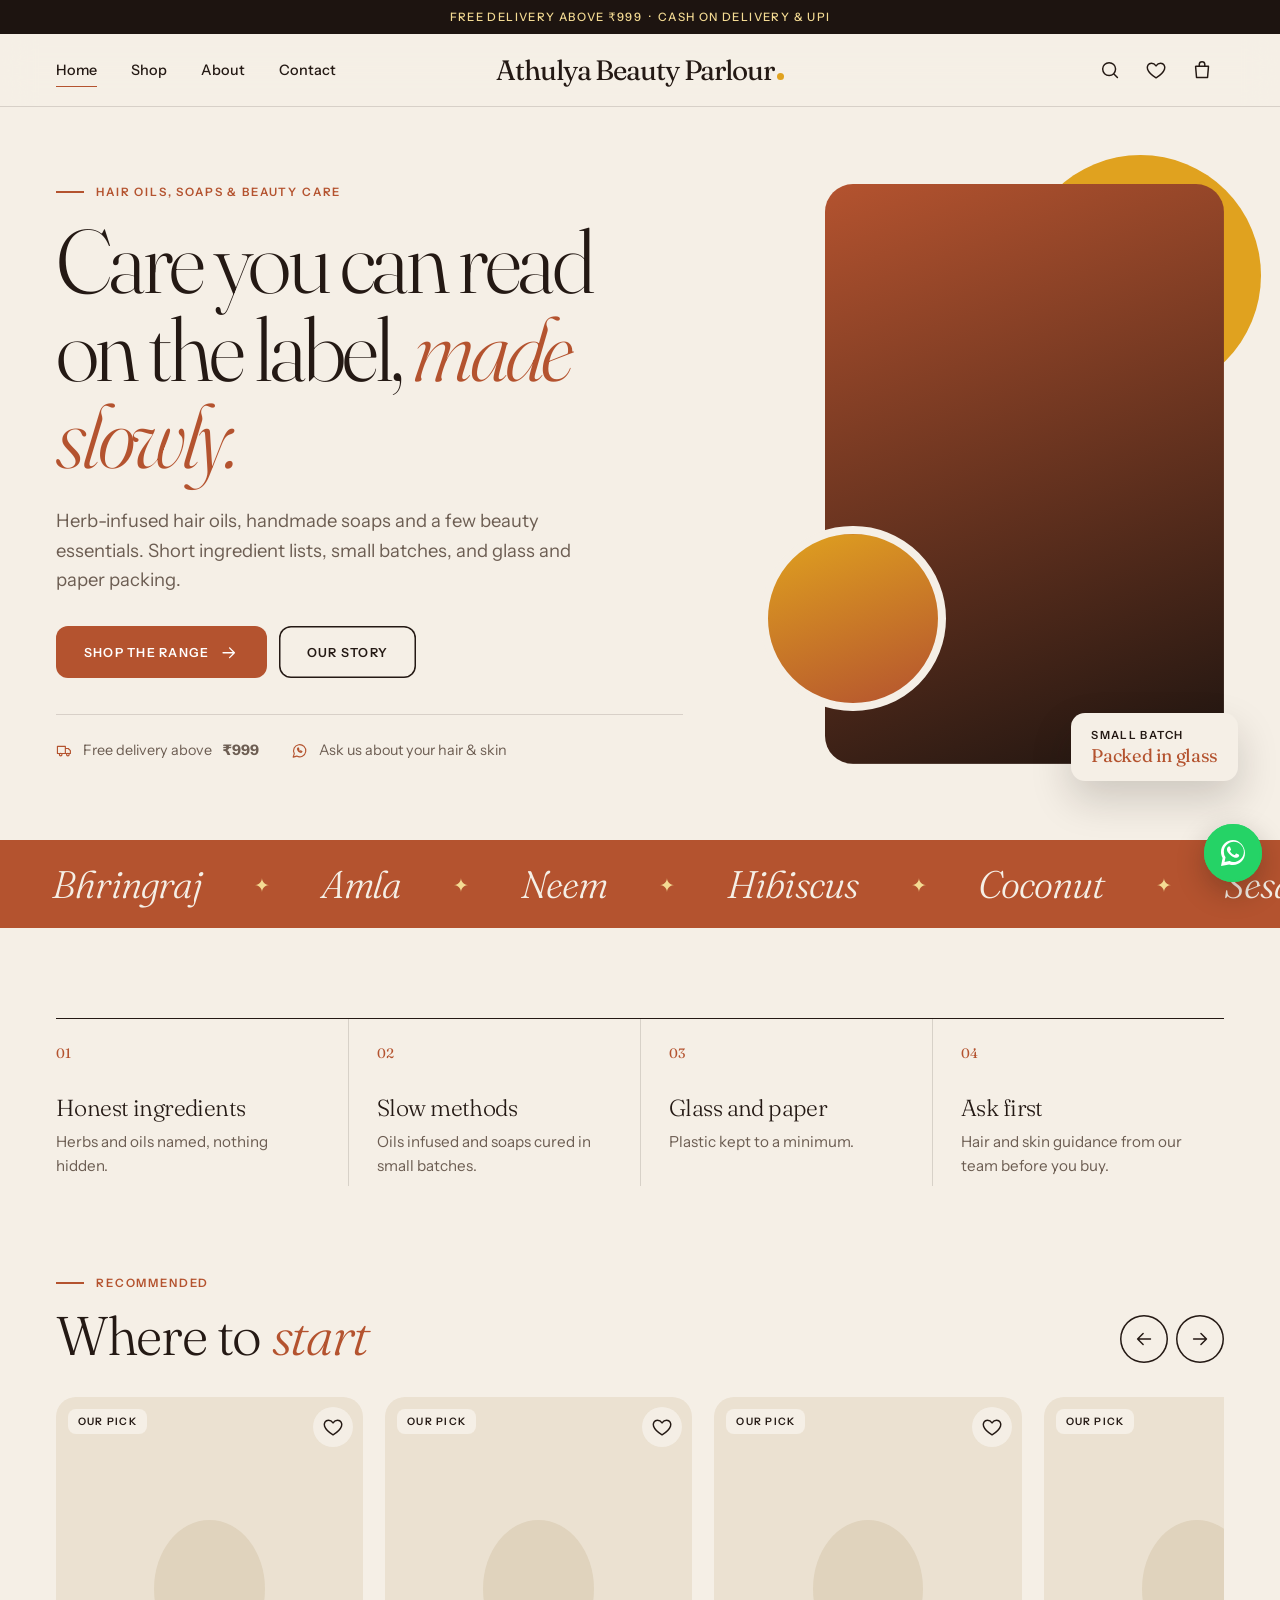
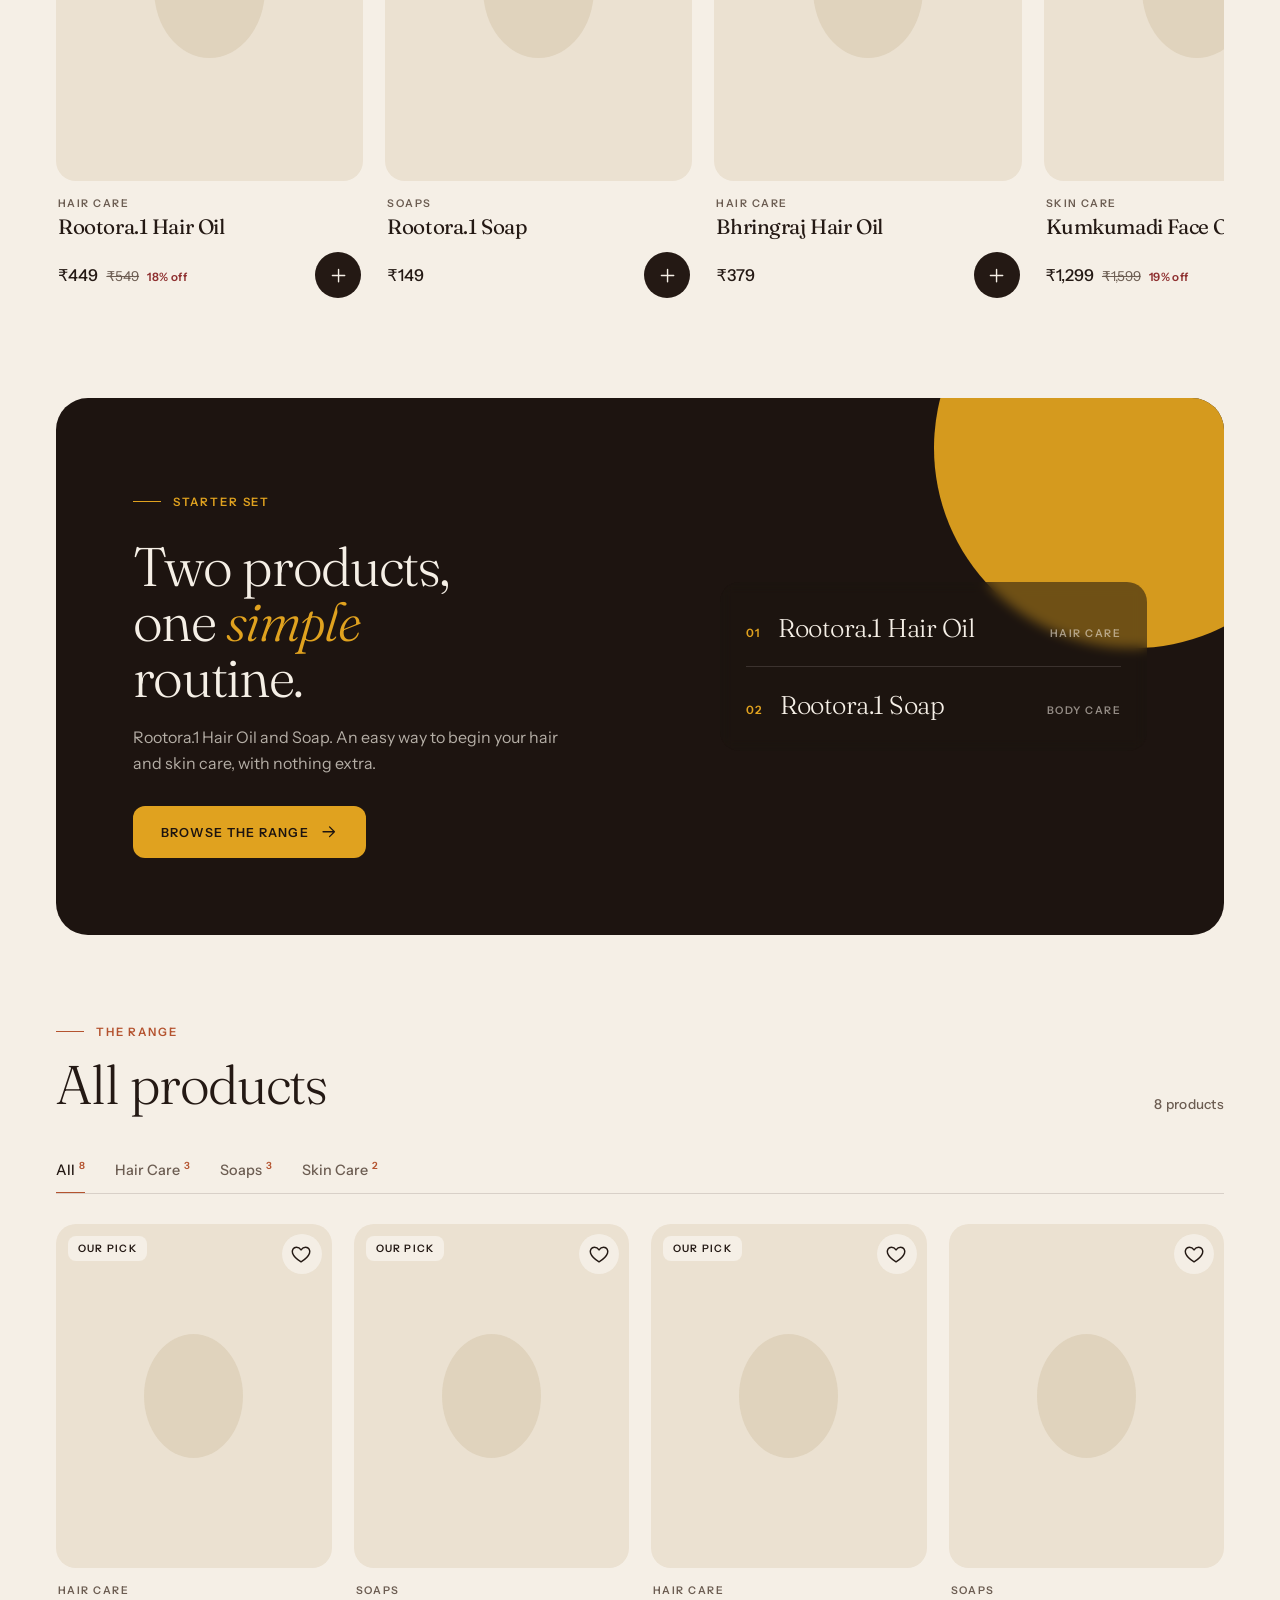
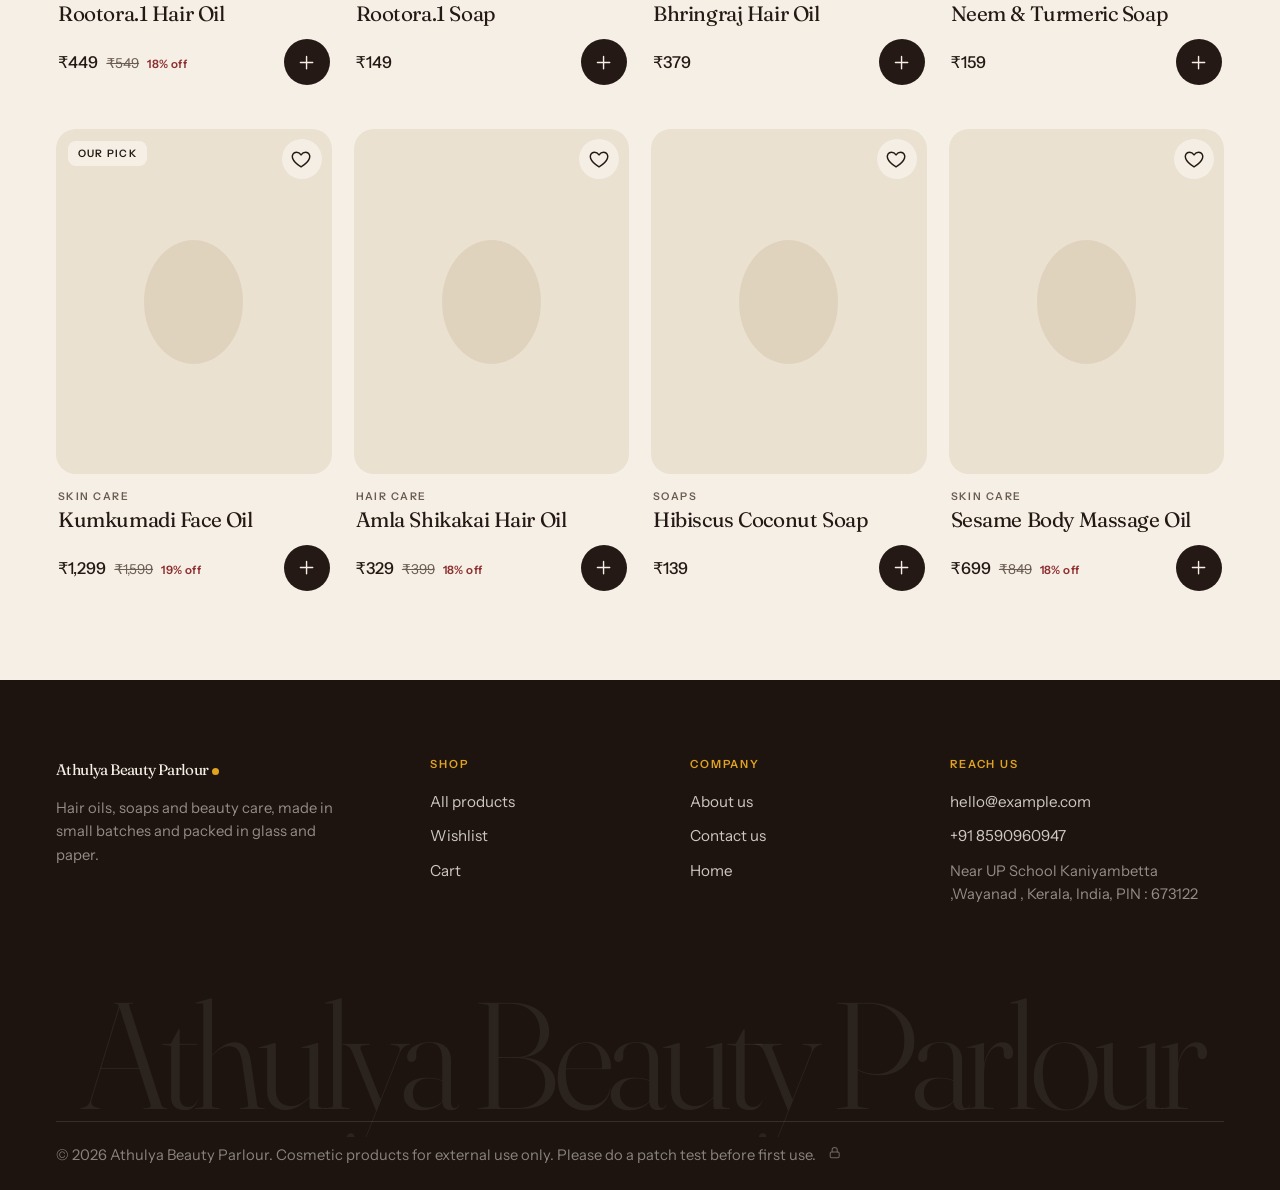
==== commit f3be9a03: "Add files via upload" ====
--- a/index.html
+++ b/index.html
@@ -1,7 +1,7 @@
 <!DOCTYPE html>
 <html lang="en"><head><meta charset="utf-8"><meta name="viewport" content="width=device-width,initial-scale=1,viewport-fit=cover">
-<title>Marsuki | Herbs, oils and teas, made in small batches</title>
-<meta name="description" content="Single-herb powders, infused oils, teas and tonics. Short ingredient lists, small batches, glass and paper packing."><meta name="theme-color" content="#F5EFE6">
+<title>Marsuki | Hair oils, soaps and beauty care, made in small batches</title>
+<meta name="description" content="Herb-infused hair oils, handmade soaps and a few beauty essentials. Short ingredient lists, small batches, glass and paper packing."><meta name="theme-color" content="#F5EFE6">
 <link rel="preconnect" href="https://fonts.googleapis.com"><link rel="preconnect" href="https://fonts.gstatic.com" crossorigin>
 <link href="https://fonts.googleapis.com/css2?family=Fraunces:ital,opsz,wght@0,9..144,300..500;1,9..144,300..500&family=Instrument+Sans:wght@400;500;600&display=swap" rel="stylesheet">
 <link rel="stylesheet" href="style.css">
@@ -10,25 +10,25 @@
 <main>
 <section class="hero wrap">
 <div class="htxt">
-<p class="eyebrow">Herbs, oils &amp; teas</p>
-<h1>Herbs you can name, <em>made slowly.</em></h1>
-<p class="lead">Single-herb powders, infused oils, teas and tonics. Short ingredient lists, small batches, and glass and paper packing.</p>
+<p class="eyebrow">Hair oils, soaps &amp; beauty care</p>
+<h1>Care you can read on the label, <em>made slowly.</em></h1>
+<p class="lead">Herb-infused hair oils, handmade soaps and a few beauty essentials. Short ingredient lists, small batches, and glass and paper packing.</p>
 <div class="ctas"><a class="btn clay" href="#shop">Shop the range<i data-ic="arrow-right"></i></a><a class="btn ghost" href="about.html">Our story</a></div>
-<div class="hfacts"><span><i data-ic="truck"></i>Free delivery above <b data-free></b></span><span><i data-ic="chat"></i>Ask us before you buy</span></div>
+<div class="hfacts"><span><i data-ic="truck"></i>Free delivery above <b data-free></b></span><span><i data-ic="chat"></i>Ask us about your hair &amp; skin</span></div>
 </div>
 <div class="hvis" aria-hidden="true"><div class="hbig" id="heroImg"></div><div class="hdisc" id="heroImg2"></div><div class="hchip">Small batch<b>Packed in glass</b></div></div>
 </section>
 
 <div class="mq" aria-hidden="true">
-<div class="mq-t"><span>Ashwagandha</span><span>Tulsi</span><span>Triphala</span><span>Bhringraj</span><span>Neem</span><span>Turmeric</span><span>Amla</span><span>Sesame</span></div>
-<div class="mq-t"><span>Ashwagandha</span><span>Tulsi</span><span>Triphala</span><span>Bhringraj</span><span>Neem</span><span>Turmeric</span><span>Amla</span><span>Sesame</span></div>
+<div class="mq-t"><span>Bhringraj</span><span>Amla</span><span>Neem</span><span>Hibiscus</span><span>Coconut</span><span>Sesame</span><span>Shikakai</span><span>Turmeric</span></div>
+<div class="mq-t"><span>Bhringraj</span><span>Amla</span><span>Neem</span><span>Hibiscus</span><span>Coconut</span><span>Sesame</span><span>Shikakai</span><span>Turmeric</span></div>
 </div>
 
 <section class="wrap sec"><div class="pr4">
-<div><h3>Traceable origins</h3><p>Herbs named by region and farm.</p></div>
-<div><h3>Slow methods</h3><p>Ground, steeped and pressed in small batches.</p></div>
+<div><h3>Honest ingredients</h3><p>Herbs and oils named, nothing hidden.</p></div>
+<div><h3>Slow methods</h3><p>Oils infused and soaps cured in small batches.</p></div>
 <div><h3>Glass and paper</h3><p>Plastic kept to a minimum.</p></div>
-<div><h3>Ask first</h3><p>Guidance from our team before you buy.</p></div>
+<div><h3>Ask first</h3><p>Hair and skin guidance from our team before you buy.</p></div>
 </div></section>
 
 <section class="wrap" id="recSection">
@@ -37,8 +37,8 @@
 <div class="rail" id="recProducts"></div></section>
 
 <section class="wrap sec"><div class="duo">
-<div><p class="eyebrow">Starter set</p><h2>Two Products, one <em>simple</em> routine.</h2><p>Rootora.1 Hair oil and Soap. An easy way to begin, with nothing extra.</p><a class="btn tur" href="#shop">Browse the range<i data-ic="arrow-right"></i></a></div>
-<ol><li><b>Rootora.1 Hair Oil</b><small>Wellness</small></li><li><b>Rootora.1 Soap</b><small>Wellness</small></li></ol>
+<div><p class="eyebrow">Starter set</p><h2>Two products, one <em>simple</em> routine.</h2><p>Rootora.1 Hair Oil and Soap. An easy way to begin your hair and skin care, with nothing extra.</p><a class="btn tur" href="#shop">Browse the range<i data-ic="arrow-right"></i></a></div>
+<ol><li><b>Rootora.1 Hair Oil</b><small>Hair care</small></li><li><b>Rootora.1 Soap</b><small>Body care</small></li></ol>
 </div></section>
 
 <section class="wrap" id="shop">
--- a/style.css
+++ b/style.css
@@ -152,7 +152,8 @@
 .qty{display:inline-flex;align-items:center;margin-top:10px;border:1px solid var(--line);border-radius:10px}
 .qty button{width:40px;height:40px;border:0;background:none;cursor:pointer;font-size:1.1rem;color:var(--ink);border-radius:10px}.qty button:hover{background:var(--oat)}
 .qty span{min-width:30px;text-align:center;font-weight:600}
-.rm{background:none;border:0;color:var(--mute);cursor:pointer;font:500 .82rem var(--bf);margin-left:14px;padding:8px;text-decoration:underline;text-underline-offset:3px}.rm:hover{color:var(--madder)}
+.qrow{display:flex;align-items:center;flex-wrap:wrap;gap:6px 14px;margin-top:10px}.qrow .qty{margin-top:0}
+.rm{background:none;border:0;color:var(--mute);cursor:pointer;font:500 .82rem var(--bf);margin:0;padding:0 4px;min-height:40px;display:inline-flex;align-items:center;text-decoration:underline;text-underline-offset:3px}.rm:hover{color:var(--madder)}
 .sum{background:var(--oat);border-radius:24px;padding:30px;position:sticky;top:calc(var(--hh) + 24px)}
 .sum h2{font-size:1.9rem;margin-bottom:18px}
 .sum .r{display:flex;justify-content:space-between;gap:14px;padding:8px 0;color:var(--mute)}
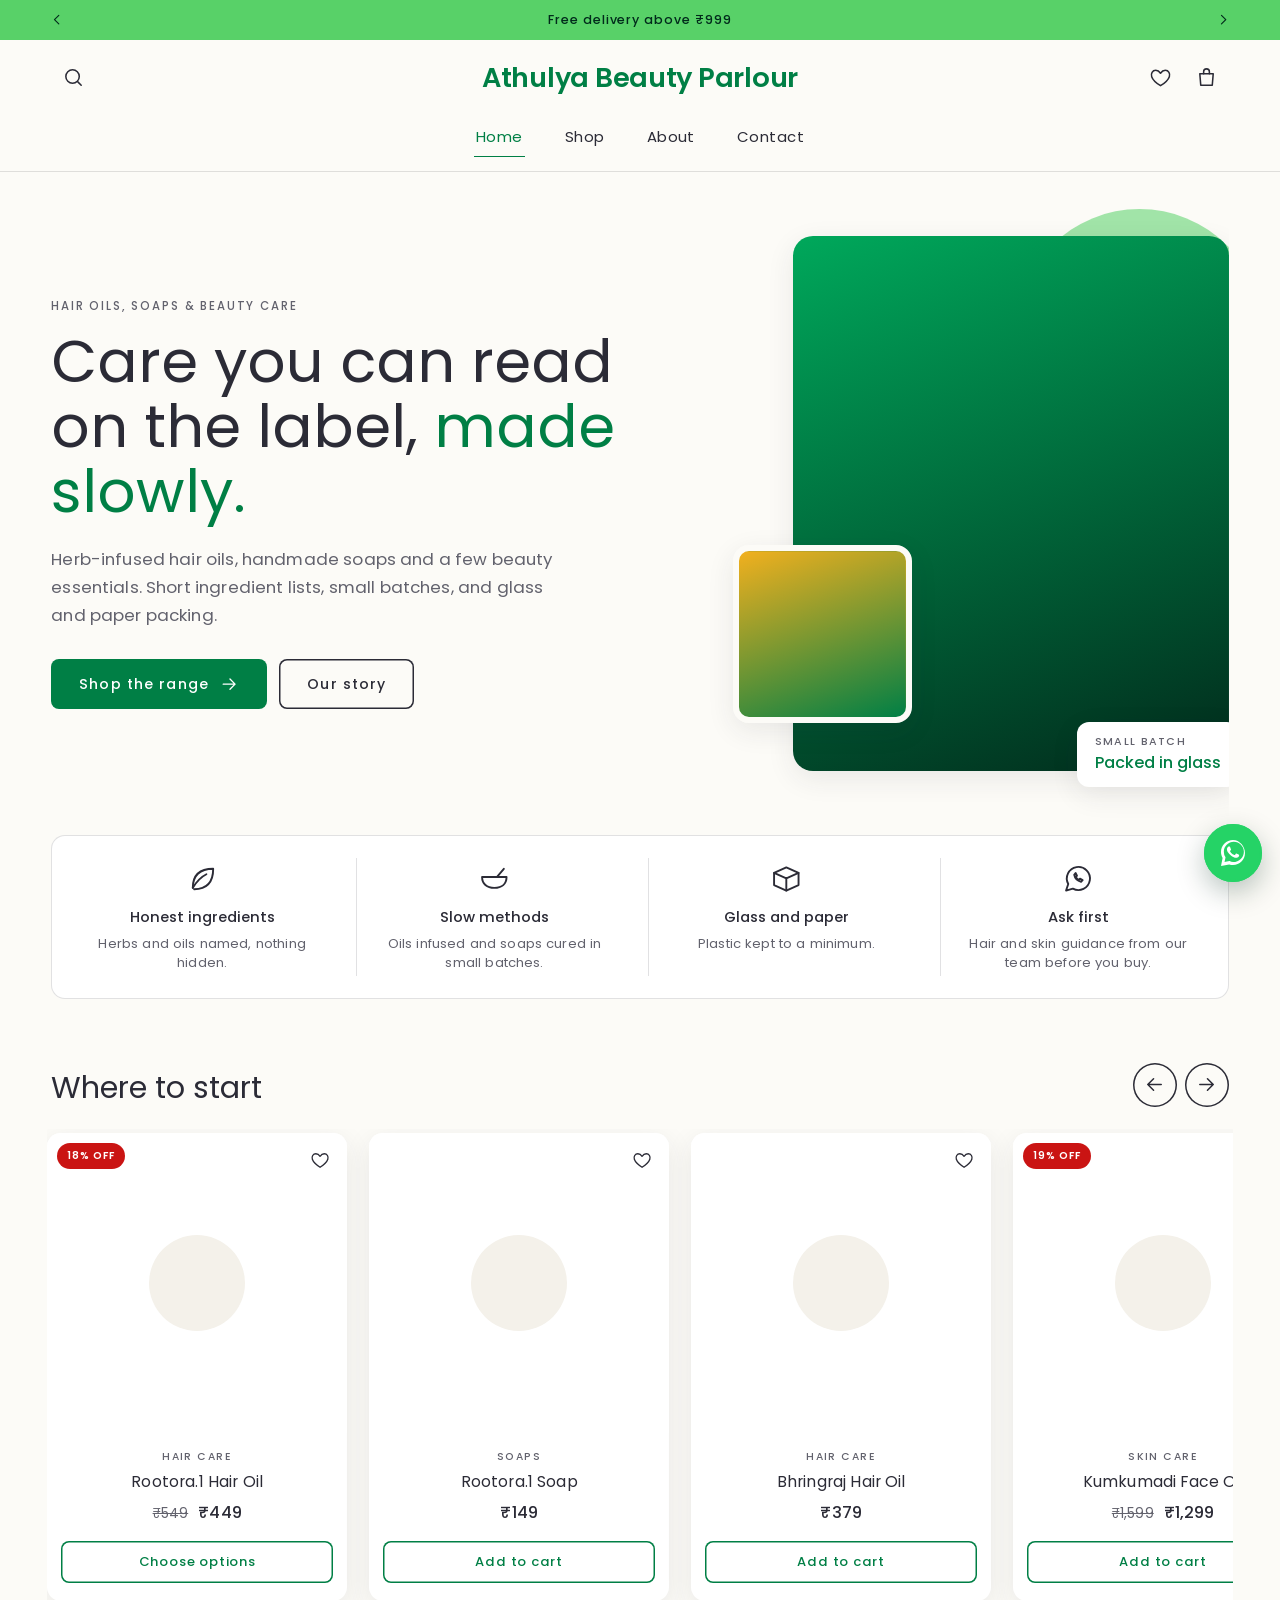
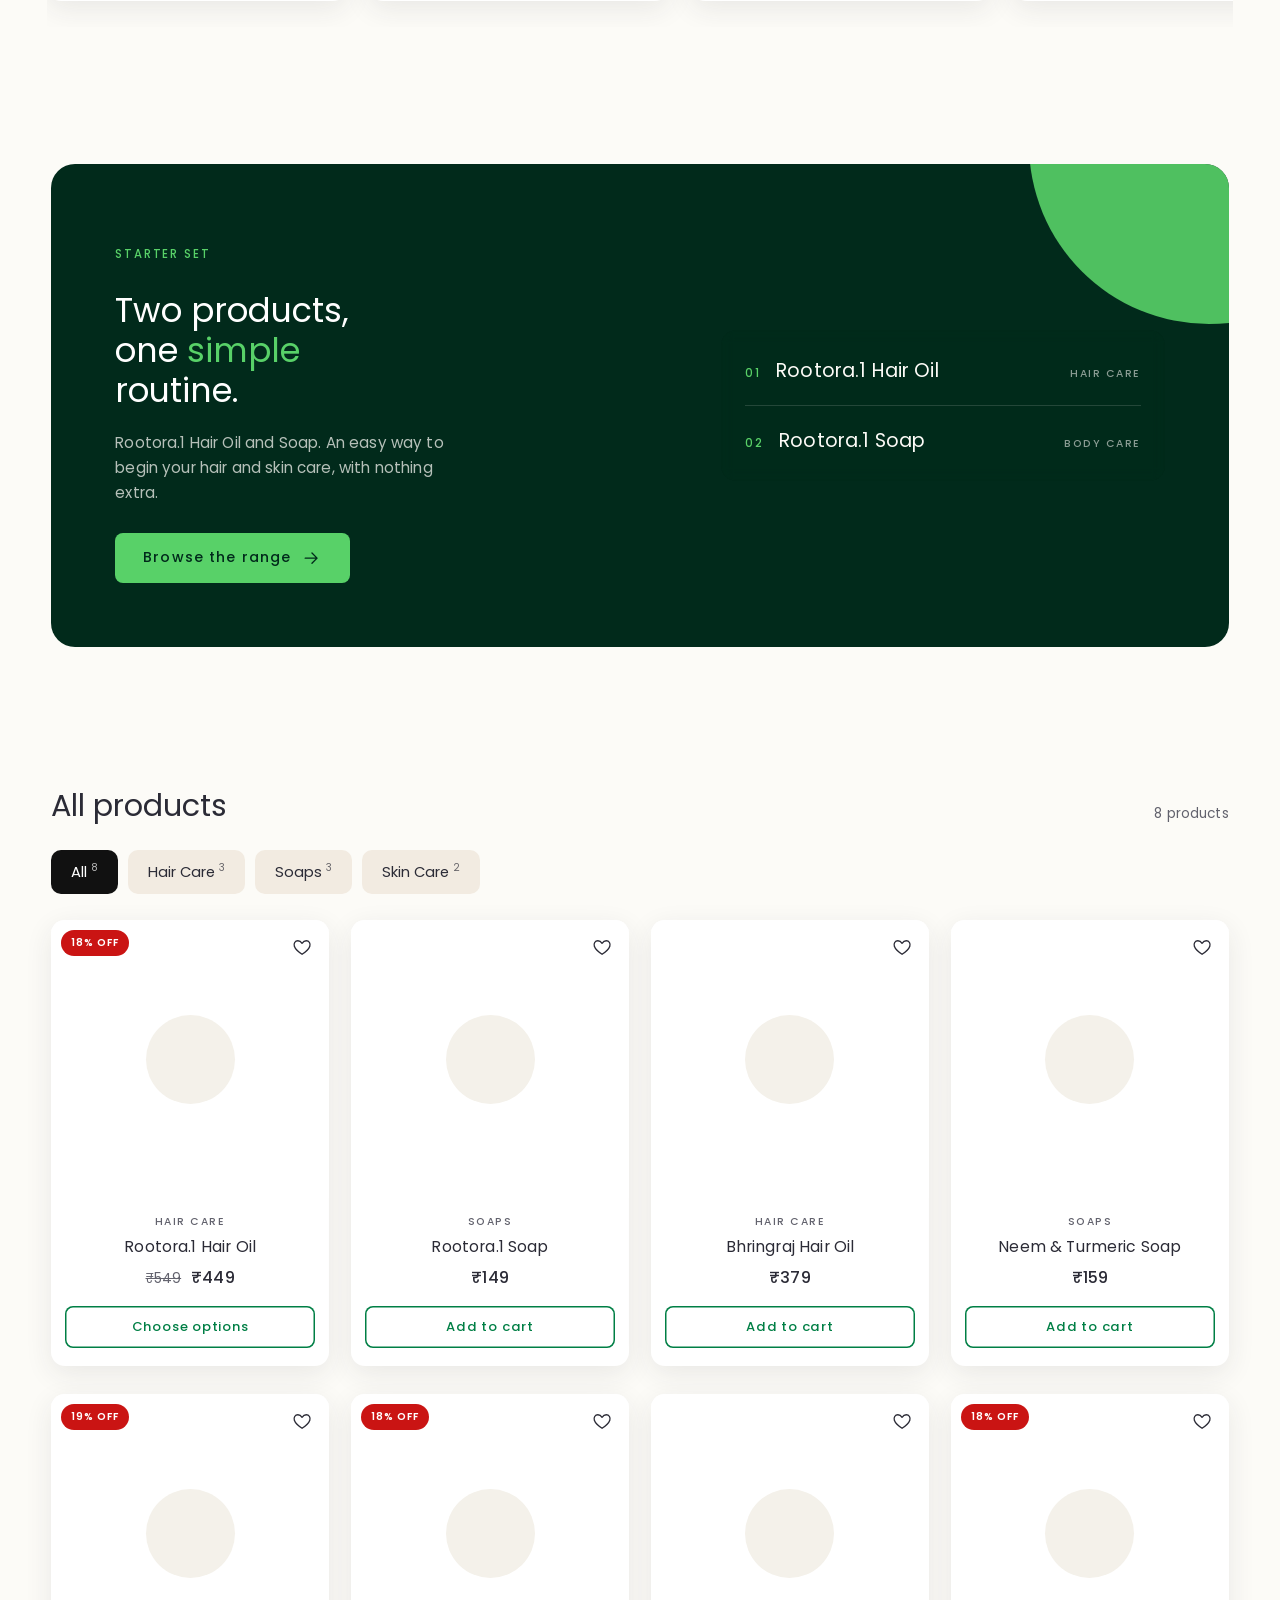
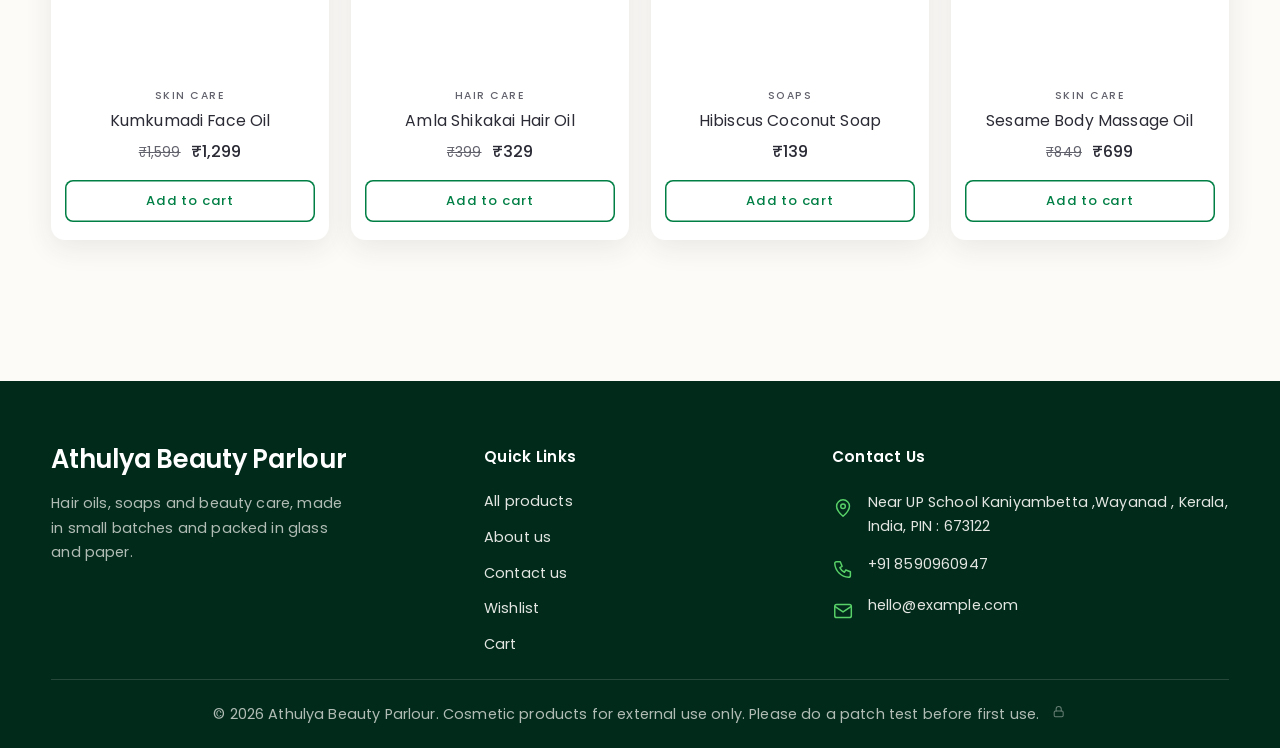
==== commit 3b768de0: "Add files via upload" ====
--- a/index.html
+++ b/index.html
@@ -1,9 +1,9 @@
 <!DOCTYPE html>
 <html lang="en"><head><meta charset="utf-8"><meta name="viewport" content="width=device-width,initial-scale=1,viewport-fit=cover">
 <title>Marsuki | Hair oils, soaps and beauty care, made in small batches</title>
-<meta name="description" content="Herb-infused hair oils, handmade soaps and a few beauty essentials. Short ingredient lists, small batches, glass and paper packing."><meta name="theme-color" content="#F5EFE6">
+<meta name="description" content="Herb-infused hair oils, handmade soaps and a few beauty essentials. Short ingredient lists, small batches, glass and paper packing."><meta name="theme-color" content="#fcfbf7">
 <link rel="preconnect" href="https://fonts.googleapis.com"><link rel="preconnect" href="https://fonts.gstatic.com" crossorigin>
-<link href="https://fonts.googleapis.com/css2?family=Fraunces:ital,opsz,wght@0,9..144,300..500;1,9..144,300..500&family=Instrument+Sans:wght@400;500;600&display=swap" rel="stylesheet">
+<link href="https://fonts.googleapis.com/css2?family=Poppins:wght@300;400;500;600&display=swap" rel="stylesheet">
 <link rel="stylesheet" href="style.css">
 <script src="common.js" defer></script></head>
 <body data-page="home">
@@ -13,26 +13,20 @@
 <p class="eyebrow">Hair oils, soaps &amp; beauty care</p>
 <h1>Care you can read on the label, <em>made slowly.</em></h1>
 <p class="lead">Herb-infused hair oils, handmade soaps and a few beauty essentials. Short ingredient lists, small batches, and glass and paper packing.</p>
-<div class="ctas"><a class="btn clay" href="#shop">Shop the range<i data-ic="arrow-right"></i></a><a class="btn ghost" href="about.html">Our story</a></div>
-<div class="hfacts"><span><i data-ic="truck"></i>Free delivery above <b data-free></b></span><span><i data-ic="chat"></i>Ask us about your hair &amp; skin</span></div>
+<div class="ctas"><a class="btn green" href="#shop">Shop the range<i data-ic="arrow-right"></i></a><a class="btn ghost" href="about.html">Our story</a></div>
 </div>
 <div class="hvis" aria-hidden="true"><div class="hbig" id="heroImg"></div><div class="hdisc" id="heroImg2"></div><div class="hchip">Small batch<b>Packed in glass</b></div></div>
 </section>
 
-<div class="mq" aria-hidden="true">
-<div class="mq-t"><span>Bhringraj</span><span>Amla</span><span>Neem</span><span>Hibiscus</span><span>Coconut</span><span>Sesame</span><span>Shikakai</span><span>Turmeric</span></div>
-<div class="mq-t"><span>Bhringraj</span><span>Amla</span><span>Neem</span><span>Hibiscus</span><span>Coconut</span><span>Sesame</span><span>Shikakai</span><span>Turmeric</span></div>
-</div>
-
-<section class="wrap sec"><div class="pr4">
-<div><h3>Honest ingredients</h3><p>Herbs and oils named, nothing hidden.</p></div>
-<div><h3>Slow methods</h3><p>Oils infused and soaps cured in small batches.</p></div>
-<div><h3>Glass and paper</h3><p>Plastic kept to a minimum.</p></div>
-<div><h3>Ask first</h3><p>Hair and skin guidance from our team before you buy.</p></div>
+<section class="wrap"><div class="trust">
+<div><i data-ic="leaf"></i><h3>Honest ingredients</h3><p>Herbs and oils named, nothing hidden.</p></div>
+<div><i data-ic="mortar"></i><h3>Slow methods</h3><p>Oils infused and soaps cured in small batches.</p></div>
+<div><i data-ic="box"></i><h3>Glass and paper</h3><p>Plastic kept to a minimum.</p></div>
+<div><i data-ic="chat"></i><h3>Ask first</h3><p>Hair and skin guidance from our team before you buy.</p></div>
 </div></section>
 
-<section class="wrap" id="recSection">
-<div class="sechead"><div><p class="eyebrow">Recommended</p><h2>Where to <em>start</em></h2></div>
+<section class="wrap blk" id="recSection">
+<div class="sechead"><div><h2>Where to start</h2></div>
 <div class="railnav"><button class="ib" type="button" data-rail="-1" aria-label="Scroll left"><i data-ic="arrow-left"></i></button><button class="ib" type="button" data-rail="1" aria-label="Scroll right"><i data-ic="arrow-right"></i></button></div></div>
 <div class="rail" id="recProducts"></div></section>
 
@@ -41,8 +35,8 @@
 <ol><li><b>Rootora.1 Hair Oil</b><small>Hair care</small></li><li><b>Rootora.1 Soap</b><small>Body care</small></li></ol>
 </div></section>
 
-<section class="wrap" id="shop">
-<div class="sechead"><div><p class="eyebrow">The range</p><h2>All products</h2></div><p class="note" id="status" aria-live="polite"></p></div>
+<section class="wrap blk" id="shop">
+<div class="sechead"><div><h2>All products</h2></div><p class="note" id="status" aria-live="polite"></p></div>
 <div class="filters" id="filters" role="group" aria-label="Filter by category"></div>
 <div class="products" id="allProducts"></div></section>
 </main>
--- a/style.css
+++ b/style.css
@@ -1,326 +1,320 @@
-/* ============ Marsuki — clay & turmeric ============ */
+/* ============ Store theme — soft cream, fresh green ============ */
 :root{
-  --bone:#F5EFE6;--oat:#EBE1D1;--sand:#DCCDB6;
-  --ink:#241914;--kohl:#1D1410;
-  --clay:#B4532F;--clay-d:#923E1F;
-  --tur:#E0A21F;--tur-l:#F4DB93;
-  --madder:#8E2F2F;--mute:#6C5D52;--line:rgba(36,25,20,.14);
-  --df:'Fraunces',Georgia,serif;--bf:'Instrument Sans',system-ui,sans-serif;
-  --r:20px;--pad:clamp(18px,4.5vw,56px);--hh:72px;
+  --bone:#fcfbf7;--oat:#f4f1ea;--sand:#e2dccf;--card:#fff;
+  --ink:#2b2b36;--mute:#62626d;--line:rgba(43,43,54,.14);
+  --kohl:#012a1b;                      /* deep green: footer, dark panels */
+  --green:#007f45;--green-d:#00693a;   /* buttons & links (AA contrast on white) */
+  --leaf:#00a85b;                      /* bright green: icons, accents */
+  --mint:#58d168;                      /* announcement bar */
+  --pill:#f2ebe1;                      /* unselected option pill */
+  --clay:var(--green);--clay-d:var(--green-d);   /* legacy names used by other pages */
+  --tur:#f2b01e;--tur-l:#fbe9b0;
+  --red:#ca1413;--madder:var(--red);
+  --df:'Poppins',system-ui,sans-serif;--bf:'Poppins',system-ui,sans-serif;
+  --r:14px;--pad:clamp(16px,4vw,52px);--hh:76px;
+  --shadow:0 8px 28px rgba(43,43,54,.09);
   --ease:cubic-bezier(.2,.8,.2,1)}
 *{box-sizing:border-box;margin:0}
-html{scroll-behavior:smooth;scroll-padding-top:96px}html.lock,html.lock body{overflow:hidden}
-body{font:400 1rem/1.6 var(--bf);background:var(--bone);color:var(--ink);overflow-x:hidden;min-height:100vh;display:flex;flex-direction:column;-webkit-font-smoothing:antialiased}
+html{scroll-behavior:smooth;scroll-padding-top:24px}html.lock,html.lock body{overflow:hidden}
+html,body{max-width:100%}
+body{font:400 .95rem/1.65 var(--bf);letter-spacing:.01em;background:var(--bone);color:var(--ink);overflow-x:hidden;min-height:100vh;display:flex;flex-direction:column;-webkit-font-smoothing:antialiased}
 main{flex:1}
-h1,h2,h3,h4{font-family:var(--df);font-weight:300;letter-spacing:-.025em}
-h1{font-size:clamp(2.8rem,7vw,5.8rem);line-height:.98;letter-spacing:-.04em}
-h1 em,h2 em{font-style:italic;color:var(--clay);font-weight:300}
-h2{font-size:clamp(2rem,4.4vw,3.4rem);line-height:1.02;max-width:18ch}
+h1,h2,h3,h4{font-family:var(--df);font-weight:400;letter-spacing:0}
+h1{font-size:clamp(2.1rem,4.8vw,3.7rem);line-height:1.1}
+h1 em,h2 em{font-style:normal;color:var(--green)}
+h2{font-size:clamp(1.55rem,3vw,2.1rem);line-height:1.2}
 p{color:var(--mute)}a{color:inherit}
 .sr{position:absolute;width:1px;height:1px;overflow:hidden;clip:rect(0 0 0 0)}
 .wrap{width:min(1280px,100% - 2*var(--pad));margin-inline:auto}
-.sec{padding-block:clamp(44px,7vw,104px)}.narrow{max-width:760px}
-:focus-visible{outline:3px solid var(--tur);outline-offset:2px}[hidden]{display:none!important}
+.sec{padding-block:clamp(36px,6vw,80px)}.narrow{max-width:760px}
+:focus-visible{outline:3px solid var(--leaf);outline-offset:2px}[hidden]{display:none!important}
 .i{width:1.2em;height:1.2em;flex:none;fill:none;stroke:currentColor;stroke-width:1.6;stroke-linecap:round;stroke-linejoin:round}
-.eyebrow{display:flex;align-items:center;gap:12px;font:600 .72rem var(--bf);letter-spacing:.16em;text-transform:uppercase;color:var(--clay);margin-bottom:18px}
-.eyebrow::before{content:"";width:28px;height:1.5px;background:currentColor}
-
-/* ---- Top bar, header, navigation ---- */
-.topbar{background:var(--kohl);color:var(--tur-l);text-align:center;font:500 .72rem var(--bf);letter-spacing:.12em;text-transform:uppercase;padding:10px var(--pad)}
-.hdr{position:sticky;top:0;z-index:30;background:rgba(245,239,230,.88);backdrop-filter:saturate(1.4) blur(16px);-webkit-backdrop-filter:saturate(1.4) blur(16px);border-bottom:1px solid var(--line)}
+.eyebrow{font:500 .72rem var(--bf);letter-spacing:.16em;text-transform:uppercase;color:var(--mute);margin-bottom:14px}
+
+/* ---- Announcement bar ---- */
+.ann{background:var(--mint);color:var(--kohl);display:flex;align-items:center;justify-content:space-between;gap:8px;padding:0 clamp(8px,3vw,48px);min-height:40px}
+.ann p{color:inherit;flex:1;text-align:center;font:500 .78rem var(--bf);letter-spacing:.08em;padding:8px 0}
+.ann button{width:36px;height:36px;border:0;background:none;color:inherit;display:grid;place-items:center;cursor:pointer;border-radius:50%;font-size:.9rem}
+.ann button:hover{background:rgba(1,42,27,.1)}
+
+/* ---- Header, navigation ---- */
+.hdr{background:var(--bone);border-bottom:1px solid var(--line);position:relative;z-index:30}
 .hdr-in{display:grid;grid-template-columns:1fr auto 1fr;align-items:center;min-height:var(--hh)}
 .hl{display:flex;align-items:center}
-.dnav{display:flex;gap:34px}
-.dnav a{font:500 .9rem var(--bf);text-decoration:none;padding:8px 0;background:linear-gradient(var(--clay),var(--clay)) 0 100%/0 1.5px no-repeat;transition:background-size .3s var(--ease)}
-.dnav a:hover,.dnav a[aria-current=page]{background-size:100% 1.5px}
-.logo{display:inline-flex;align-items:baseline;font:400 1.75rem var(--df);letter-spacing:-.04em;text-decoration:none;color:var(--ink)}
-.logo::after{content:"";width:7px;height:7px;border-radius:50%;background:var(--tur);margin-left:3px;flex:none}
+.logo{display:inline-block;text-align:center;font:600 clamp(1.25rem,2.4vw,1.7rem)/1.1 var(--df);letter-spacing:-.01em;text-decoration:none;color:var(--green);max-width:100%}
 .acts{justify-self:end;display:flex;gap:2px}
-.ib{position:relative;width:44px;height:44px;border:0;border-radius:50%;background:none;cursor:pointer;display:grid;place-items:center;color:var(--ink);font-size:1.15rem;text-decoration:none;transition:background .2s}
+.ib{position:relative;width:44px;height:44px;border:0;border-radius:50%;background:none;cursor:pointer;display:grid;place-items:center;color:var(--ink);font-size:1.2rem;text-decoration:none;transition:background .2s}
 .ib:hover,.ib[aria-expanded=true]{background:var(--oat)}
-.ib b{position:absolute;top:3px;right:1px;min-width:18px;height:18px;border-radius:9px;background:var(--clay);color:#fff;font:600 .68rem/18px var(--bf);text-align:center;padding:0 4px}
+.ib b{position:absolute;top:3px;right:1px;min-width:18px;height:18px;border-radius:9px;background:var(--green);color:#fff;font:600 .66rem/18px var(--bf);text-align:center;padding:0 4px}
 .ib b:empty,.ib b[data-n="0"]{display:none}
 .menu-btn{display:none;margin-left:-10px}
+.dnav{display:flex;justify-content:center;flex-wrap:wrap;gap:6px clamp(18px,3vw,38px);padding:2px 0 14px}
+.dnav>a,.ddb{font:400 .93rem var(--bf);letter-spacing:.03em;text-decoration:none;padding:8px 2px;border:0;background:none;cursor:pointer;color:var(--ink);display:inline-flex;align-items:center;gap:6px;border-bottom:1.5px solid transparent;transition:border-color .2s,color .2s}
+.dnav>a:hover,.ddb:hover,.dnav>a[aria-current=page]{border-color:var(--green);color:var(--green)}
+.ddb .i{width:.9em;height:.9em;transition:transform .2s}.dd.open .ddb .i{transform:rotate(180deg)}
+.dd{position:relative}
+.ddm{position:absolute;left:50%;top:100%;transform:translateX(-50%);min-width:210px;background:var(--card);border:1px solid var(--line);border-radius:12px;box-shadow:var(--shadow);padding:8px;display:none;z-index:40}
+.dd:hover .ddm,.dd.open .ddm,.dd:focus-within .ddm{display:block}
+.ddm a{display:block;padding:10px 14px;border-radius:8px;text-decoration:none;font-size:.9rem;white-space:nowrap}.ddm a:hover{background:var(--oat);color:var(--green)}
 .sbar{border-top:1px solid var(--line);background:var(--bone);padding:14px 0}
 .sbar form{display:flex;gap:14px;align-items:center}
-.sbar input{flex:1;min-height:52px;border:0;border-bottom:1.5px solid var(--ink);background:none;font:300 1.5rem var(--df);letter-spacing:-.02em;color:var(--ink);padding:0 2px}
-.sbar input::placeholder{color:var(--mute);opacity:.7}.sbar input:focus{outline:0;border-color:var(--clay)}
-.scrim{position:fixed;inset:0;background:rgba(29,20,16,.5);z-index:90}
+.sbar input{flex:1;min-width:0;min-height:50px;border:0;border-bottom:1.5px solid var(--ink);background:none;font:300 1.3rem var(--df);color:var(--ink);padding:0 2px}
+.sbar input::placeholder{color:var(--mute);opacity:.7}.sbar input:focus{outline:0;border-color:var(--green)}
+.scrim{position:fixed;inset:0;background:rgba(1,42,27,.5);z-index:90}
 .mnav{position:fixed;inset:0;background:var(--kohl);color:var(--bone);z-index:100;display:flex;flex-direction:column;opacity:0;visibility:hidden;transform:translateY(-12px);transition:opacity .3s,transform .4s var(--ease),visibility 0s .4s;overflow-y:auto;overscroll-behavior:contain}
 .mnav.open{opacity:1;visibility:visible;transform:none;transition:opacity .3s,transform .4s var(--ease)}
 .mnav-h{display:flex;align-items:center;justify-content:space-between;padding:0 12px 0 var(--pad);min-height:var(--hh)}
-.mnav .logo{color:var(--bone)}.mnav .ib{color:var(--bone)}.mnav .ib:hover{background:rgba(255,255,255,.1)}
-.mnav a.ml{display:flex;align-items:baseline;gap:16px;padding:18px var(--pad);text-decoration:none;font:300 clamp(2.2rem,9vw,3rem) var(--df);letter-spacing:-.03em;border-top:1px solid rgba(245,239,230,.12)}
-.mnav a.ml small{font:600 .7rem var(--bf);letter-spacing:.14em;color:var(--tur);min-width:22px}
-.mnav a.ml .i{margin-left:auto;align-self:center;font-size:1.3rem;color:var(--tur)}
-.mnav a.ml[aria-current=page]{color:var(--tur-l)}
-.mnav-f{margin-top:auto;padding:28px var(--pad);font-size:.9rem;color:rgba(245,239,230,.6);border-top:1px solid rgba(245,239,230,.12)}.mnav-f p{color:inherit}
+.mnav .logo{color:#fff;text-align:left}.mnav .ib{color:var(--bone)}.mnav .ib:hover{background:rgba(255,255,255,.1)}
+.mnav a.ml{display:flex;align-items:center;gap:16px;padding:18px var(--pad);text-decoration:none;font:300 clamp(1.7rem,7vw,2.2rem) var(--df);border-top:1px solid rgba(252,251,247,.12)}
+.mnav a.ml .i{margin-left:auto;font-size:1.2rem;color:var(--mint)}
+.mnav a.ml[aria-current=page]{color:var(--mint)}
+.mnav-f{margin-top:auto;padding:28px var(--pad);font-size:.9rem;color:rgba(252,251,247,.6);border-top:1px solid rgba(252,251,247,.12)}.mnav-f p{color:inherit}
 
 /* ---- Buttons ---- */
-.btn{display:inline-flex;align-items:center;justify-content:center;gap:10px;min-height:52px;padding:0 28px;border-radius:12px;background:var(--ink);color:var(--bone);font:600 .78rem var(--bf);letter-spacing:.1em;text-transform:uppercase;text-decoration:none;border:0;cursor:pointer;transition:background .2s,color .2s,transform .15s}
-.btn:hover{background:var(--clay)}.btn:active{transform:scale(.98)}.btn:disabled{opacity:.5;cursor:not-allowed}
-.btn .i{font-size:1.3em}
-.btn.ghost{background:transparent;color:var(--ink);box-shadow:inset 0 0 0 1.5px var(--ink)}.btn.ghost:hover{background:var(--ink);color:var(--bone)}
-.btn.clay{background:var(--clay);color:#fff}.btn.clay:hover{background:var(--clay-d)}
-.btn.tur{background:var(--tur);color:var(--kohl)}.btn.tur:hover{background:var(--tur-l)}
-.btn.block{width:100%}.btn.sm{min-height:42px;padding:0 18px}
-
-/* ---- Hero ---- */
-.hero{display:grid;grid-template-columns:1.15fr .85fr;gap:clamp(32px,6vw,88px);align-items:center;padding-block:clamp(36px,6vw,88px) clamp(44px,6vw,88px)}
-.hero h1{max-width:11ch}
-.lead{font-size:1.15rem;max-width:44ch;margin:26px 0 32px}
+.btn{display:inline-flex;align-items:center;justify-content:center;gap:10px;min-height:50px;padding:0 28px;border-radius:8px;background:var(--ink);color:#fff;font:500 .88rem var(--bf);letter-spacing:.08em;text-decoration:none;border:0;cursor:pointer;transition:background .2s,color .2s,transform .15s}
+.btn:hover{background:#000}.btn:active{transform:scale(.985)}.btn:disabled{opacity:.5;cursor:not-allowed}
+.btn .i{font-size:1.2em}
+.btn.ghost{background:transparent;color:var(--ink);box-shadow:inset 0 0 0 1.5px var(--ink)}.btn.ghost:hover{background:var(--ink);color:#fff}
+.btn.clay,.btn.green{background:var(--green);color:#fff}.btn.clay:hover,.btn.green:hover{background:var(--green-d)}
+.btn.tur{background:var(--mint);color:var(--kohl)}.btn.tur:hover{background:#7ae088}
+.btn.line{background:transparent;color:var(--green);box-shadow:inset 0 0 0 1.5px var(--green)}.btn.line:hover{background:var(--green);color:#fff}
+.btn.block{width:100%}.btn.sm{min-height:42px;padding:0 18px;font-size:.82rem}
+
+/* ---- Home hero ---- */
+.hero{display:grid;grid-template-columns:1.1fr .9fr;gap:clamp(28px,6vw,80px);align-items:center;padding-block:clamp(32px,5vw,72px) clamp(32px,5vw,64px)}
+.hero h1{max-width:16ch}
+.lead{font-size:1.05rem;max-width:46ch;margin:22px 0 30px}
 .ctas{display:flex;flex-wrap:wrap;gap:12px}
-.hfacts{display:flex;flex-wrap:wrap;gap:12px 32px;margin-top:36px;padding-top:24px;border-top:1px solid var(--line);font-size:.9rem;color:var(--mute)}
-.hfacts span{display:inline-flex;gap:10px;align-items:center}.hfacts .i{color:var(--clay)}
-.hvis{position:relative;aspect-ratio:4/5;width:100%;max-width:520px;margin-inline:auto}
-.hvis::before{content:"";position:absolute;right:-8%;top:-5%;width:52%;aspect-ratio:1;border-radius:50%;background:var(--tur)}
-.hbig{position:absolute;inset:0 0 0 14%;border-radius:28px;background-size:cover;background-position:center;background-image:var(--img),linear-gradient(160deg,var(--clay),var(--kohl))}
-.hdisc{position:absolute;left:0;bottom:9%;width:40%;aspect-ratio:1;border-radius:50%;border:8px solid var(--bone);background-size:cover;background-position:center;background-image:var(--img),linear-gradient(160deg,var(--tur),var(--clay))}
-.hchip{position:absolute;right:-3%;bottom:-3%;background:var(--bone);border-radius:14px;padding:14px 20px;box-shadow:0 18px 40px rgba(29,20,16,.18);font:600 .7rem var(--bf);letter-spacing:.12em;text-transform:uppercase;line-height:1.5}
-.hchip b{display:block;font:400 1.15rem var(--df);letter-spacing:-.02em;text-transform:none;color:var(--clay)}
-
-/* ---- Marquee ---- */
-.mq{background:var(--clay);color:var(--bone);overflow:hidden;display:flex}
-.mq-t{display:flex;flex:none;min-width:100%;animation:mq 42s linear infinite}
-.mq span{font:300 italic clamp(1.5rem,3vw,2.4rem) var(--df);letter-spacing:-.02em;padding:20px 0 20px 52px;white-space:nowrap}
-.mq span::after{content:"✦";font-style:normal;font-size:.5em;color:var(--tur-l);margin-left:52px;vertical-align:.35em}
-@keyframes mq{to{transform:translateX(-100%)}}
-.mq:hover .mq-t{animation-play-state:paused}
-
-/* ---- Principles ---- */
-.pr4{display:grid;grid-template-columns:repeat(4,1fr);border-top:1.5px solid var(--ink);counter-reset:p}
-.pr4>div{padding:26px 28px 8px 0;counter-increment:p}
-.pr4>div+div{padding-left:28px;border-left:1px solid var(--line)}
-.pr4>div::before{content:"0" counter(p);font:400 .85rem var(--df);color:var(--clay);display:block;margin-bottom:34px}
-.pr4 h3{font-size:1.45rem;line-height:1.15;margin-bottom:8px}.pr4 p{font-size:.95rem}
+.hero{overflow-x:clip}
+.hvis{position:relative;aspect-ratio:5/5.4;width:100%;max-width:520px;margin-inline:auto}
+.hvis::before{content:"";position:absolute;right:-7%;top:-5%;width:50%;aspect-ratio:1;border-radius:50%;background:var(--mint);opacity:.55}
+.hbig{position:absolute;inset:0 0 0 12%;border-radius:20px;background-size:cover;background-position:center;box-shadow:var(--shadow);background-image:var(--img),linear-gradient(160deg,var(--leaf),var(--kohl))}
+.hdisc{position:absolute;left:0;bottom:9%;width:36%;aspect-ratio:1;border-radius:16px;border:6px solid var(--bone);box-shadow:var(--shadow);background-size:cover;background-position:center;background-image:var(--img),linear-gradient(160deg,var(--tur),var(--green))}
+.hchip{position:absolute;right:-2%;bottom:-3%;background:var(--card);border-radius:12px;padding:12px 18px;box-shadow:var(--shadow);font:500 .68rem var(--bf);letter-spacing:.12em;text-transform:uppercase;line-height:1.5;color:var(--mute)}
+.hchip b{display:block;font:500 1rem var(--df);letter-spacing:0;text-transform:none;color:var(--green)}
+
+/* ---- Trust row (icon + short line, like the product page perks) ---- */
+.trust{display:grid;grid-template-columns:repeat(4,1fr);gap:16px;background:var(--card);border:1px solid var(--line);border-radius:var(--r);padding:22px 12px}
+.trust>div{display:flex;flex-direction:column;align-items:center;text-align:center;gap:6px;padding:4px 14px}
+.trust>div+div{border-left:1px solid var(--line)}
+.trust .i{font-size:1.7rem;color:var(--ink);margin-bottom:6px;stroke-width:1.4}
+.trust h3{font:500 .92rem var(--bf)}.trust p{font-size:.82rem;line-height:1.45}
 
 /* ---- Section head ---- */
-.sechead{display:flex;justify-content:space-between;align-items:end;gap:20px;flex-wrap:wrap;margin-bottom:34px}
+.sechead{display:flex;justify-content:space-between;align-items:end;gap:20px;flex-wrap:wrap;margin-bottom:26px}
 .sechead h2{margin:0}
-.railnav{display:flex;gap:8px}.railnav .ib{width:48px;height:48px;box-shadow:inset 0 0 0 1.5px var(--ink)}.railnav .ib:hover{background:var(--ink);color:var(--bone)}
-
-/* ---- Products ---- */
-.filters{display:flex;gap:30px;overflow-x:auto;border-bottom:1px solid var(--line);scrollbar-width:none}.filters::-webkit-scrollbar{display:none}
-.note{font:500 .85rem var(--bf);color:var(--mute);letter-spacing:.02em}
-.products{display:grid;grid-template-columns:repeat(4,1fr);gap:44px 22px;margin-top:30px}
-.rail{display:flex;gap:22px;overflow-x:auto;scroll-snap-type:x mandatory;padding-bottom:10px;scrollbar-width:none}.rail::-webkit-scrollbar{display:none}
-.rail>*{flex:0 0 clamp(240px,24vw,310px);scroll-snap-align:start}
-.chip{flex:none;min-height:44px;padding:0 18px;border-radius:10px;border:1px solid var(--line);background:transparent;font:500 .9rem var(--bf);color:var(--ink);cursor:pointer;transition:background .2s,color .2s}
-.chip:hover{border-color:var(--ink)}.chip[aria-pressed=true]{background:var(--ink);color:var(--bone);border-color:var(--ink)}
-.filters .chip{min-height:48px;padding:0;border:0;border-bottom:2px solid transparent;border-radius:0;margin-bottom:-1px;color:var(--mute);background:none}
-.filters .chip:hover{color:var(--ink)}.filters .chip[aria-pressed=true]{color:var(--ink);border-color:var(--clay);background:none}
-.filters .chip sup{font-size:.62rem;margin-left:4px;color:var(--clay);font-weight:600}
-.card{display:flex;flex-direction:column}
+.railnav{display:flex;gap:8px}.railnav .ib{width:44px;height:44px;box-shadow:inset 0 0 0 1.5px var(--ink)}.railnav .ib:hover{background:var(--ink);color:#fff}
+
+/* ---- Products & cards ---- */
+.filters{display:flex;gap:10px;flex-wrap:wrap}
+.note{font:400 .85rem var(--bf);color:var(--mute)}
+.products{display:grid;grid-template-columns:repeat(4,1fr);gap:28px 22px;margin-top:26px}
+.rail{display:flex;gap:22px;overflow-x:auto;scroll-snap-type:x mandatory;padding:4px 4px 26px;margin:-4px;max-width:calc(100% + 8px);scrollbar-width:none}.rail::-webkit-scrollbar{display:none}
+.rail>*{flex:0 0 clamp(240px,24vw,300px);scroll-snap-align:start}
+.chip{flex:none;min-height:44px;padding:0 20px;border-radius:10px;border:0;background:var(--pill);font:400 .92rem var(--bf);color:var(--ink);cursor:pointer;transition:background .2s,color .2s,box-shadow .2s}
+.chip:hover{box-shadow:inset 0 0 0 1.5px var(--ink)}.chip[aria-pressed=true]{background:#111;color:#fff;box-shadow:none}
+.chip sup{font-size:.62rem;margin-left:4px;opacity:.7}
+.card{display:flex;flex-direction:column;background:var(--card);border-radius:var(--r);box-shadow:var(--shadow);overflow:hidden;transition:transform .3s var(--ease),box-shadow .3s}
+.card:hover{transform:translateY(-3px);box-shadow:0 14px 36px rgba(43,43,54,.13)}
 .pimgw{position:relative}
-.pimg{position:relative;aspect-ratio:4/5;border-radius:var(--r);overflow:hidden;background:var(--oat);cursor:pointer}
-.pimg::before{content:"";position:absolute;inset:32%;border-radius:50%;background:var(--sand);opacity:.7}
-.pimg img{position:absolute;inset:0;width:100%;height:100%;object-fit:cover;transition:transform .7s var(--ease)}.card:hover .pimg img{transform:scale(1.045)}.pimg img.bad{display:none}
-.tag{position:absolute;left:12px;top:12px;background:var(--bone);color:var(--ink);font:600 .64rem var(--bf);letter-spacing:.12em;text-transform:uppercase;padding:6px 10px;border-radius:8px;pointer-events:none}
-.wish{position:absolute;right:10px;top:10px;width:40px;height:40px;background:rgba(245,239,230,.92);backdrop-filter:blur(6px)}
-.wish:hover{background:var(--bone)}.wish[aria-pressed=true]{color:var(--clay)}.wish[aria-pressed=true] .i{fill:currentColor}
-.cbody{padding:16px 2px 0;display:grid;gap:5px}
-.cat-l{font:600 .66rem var(--bf);letter-spacing:.14em;text-transform:uppercase;color:var(--mute)}
-.card h3{font:400 1.3rem/1.15 var(--df);letter-spacing:-.02em;cursor:pointer}.card h3:hover{color:var(--clay)}
-.prow{display:flex;align-items:center;justify-content:space-between;gap:10px;margin-top:8px}
-.price{font:500 1.02rem var(--bf);display:flex;align-items:baseline;flex-wrap:wrap;gap:2px 8px}
-.price s{font-weight:400;font-size:.85rem;color:var(--mute)}.price small{font:600 .72rem var(--bf);color:var(--madder);letter-spacing:.04em}
-.addb{flex:none;width:46px;height:46px;border-radius:50%;background:var(--ink);color:var(--bone);border:0;display:grid;place-items:center;cursor:pointer;font-size:1.1rem;transition:background .2s,transform .2s var(--ease)}
-.addb:hover{background:var(--clay);transform:rotate(90deg)}
-.empty{grid-column:1/-1;text-align:center;padding:56px 20px;border:1px dashed var(--sand);border-radius:var(--r)}
-.empty h3{font-size:1.7rem;margin-bottom:6px}.empty p{margin-bottom:20px}
-.skel{height:420px;border-radius:var(--r);background:linear-gradient(100deg,var(--oat) 30%,var(--bone) 50%,var(--oat) 70%) 0 0/300% 100%;animation:sk 1.4s linear infinite}@keyframes sk{to{background-position:-300% 0}}
-.rail .skel{flex:0 0 clamp(240px,24vw,310px)}
+.pimg{position:relative;aspect-ratio:1;background:#fff;overflow:hidden;cursor:pointer;display:block}
+.pimg img{position:absolute;inset:0;width:100%;height:100%;object-fit:cover;transition:transform .6s var(--ease)}.card:hover .pimg img{transform:scale(1.04)}.pimg img.bad{display:none}
+.pimg::before{content:"";position:absolute;inset:34%;border-radius:50%;background:var(--oat)}
+.tag{position:absolute;left:10px;top:10px;background:var(--red);color:#fff;font:600 .64rem var(--bf);letter-spacing:.1em;text-transform:uppercase;padding:5px 10px;border-radius:999px;pointer-events:none}
+.tag.pick{background:var(--kohl);left:auto;right:auto;top:auto;bottom:10px}
+.wish{position:absolute;right:8px;top:8px;width:38px;height:38px;background:rgba(255,255,255,.92);backdrop-filter:blur(6px);font-size:1.05rem}
+.wish:hover{background:#fff}.wish[aria-pressed=true]{color:var(--red)}.wish[aria-pressed=true] .i{fill:currentColor}
+.cbody{padding:16px 14px 18px;display:flex;flex-direction:column;align-items:center;text-align:center;gap:6px;flex:1}
+.cat-l{font:500 .66rem var(--bf);letter-spacing:.14em;text-transform:uppercase;color:var(--mute)}
+.card h3{font:400 .98rem/1.35 var(--df);letter-spacing:.01em}.card h3 a{text-decoration:none}.card h3 a:hover{color:var(--green)}
+.price{font:500 1rem var(--bf);display:flex;align-items:baseline;justify-content:center;flex-wrap:wrap;gap:2px 10px}
+.price s{font-weight:400;font-size:.85rem;color:var(--mute)}
+.card .price{margin-top:2px}
+.addb{margin-top:auto;width:100%;min-height:42px;border-radius:8px;border:0;background:transparent;box-shadow:inset 0 0 0 1.5px var(--green);color:var(--green);font:500 .82rem var(--bf);letter-spacing:.06em;cursor:pointer;text-decoration:none;display:flex;align-items:center;justify-content:center;gap:8px;transition:background .2s,color .2s}
+.addb:hover{background:var(--green);color:#fff}
+.card .cbody>.price+.addb{margin-top:10px}
+.empty{grid-column:1/-1;text-align:center;padding:48px 20px;border:1px dashed var(--sand);border-radius:var(--r);background:var(--card)}
+.empty h3{font-size:1.5rem;margin-bottom:6px}.empty p{margin-bottom:20px}
+.skel{height:380px;border-radius:var(--r);background:linear-gradient(100deg,var(--oat) 30%,#fff 50%,var(--oat) 70%) 0 0/300% 100%;animation:sk 1.4s linear infinite}@keyframes sk{to{background-position:-300% 0}}
+.rail .skel{flex:0 0 clamp(240px,24vw,300px)}
 
 /* ---- Starter set panel ---- */
-.duo{position:relative;overflow:hidden;background:var(--kohl);color:var(--bone);border-radius:32px;padding:clamp(32px,6vw,80px);display:grid;grid-template-columns:1.1fr .9fr;gap:clamp(28px,5vw,72px);align-items:center}
-.duo::before{content:"";position:absolute;right:-110px;top:-150px;width:400px;aspect-ratio:1;border-radius:50%;background:var(--tur);opacity:.95}
+.duo{position:relative;overflow:hidden;background:var(--kohl);color:var(--bone);border-radius:24px;padding:clamp(28px,5vw,64px);display:grid;grid-template-columns:1.1fr .9fr;gap:clamp(24px,5vw,64px);align-items:center}
+.duo::before{content:"";position:absolute;right:-160px;top:-200px;width:360px;aspect-ratio:1;border-radius:50%;background:var(--mint);opacity:.9}
 .duo>*{position:relative}
-.duo .eyebrow{color:var(--tur)}.duo h2{color:var(--bone);max-width:12ch}.duo h2 em{color:var(--tur)}.duo p{color:rgba(245,239,230,.7);margin:20px 0 30px;max-width:40ch}
-.duo ol{list-style:none;counter-reset:d;background:rgba(29,20,16,.55);border-radius:20px;padding:8px 26px;backdrop-filter:blur(6px)}
-.duo li{counter-increment:d;display:flex;align-items:baseline;gap:18px;padding:22px 0;border-bottom:1px solid rgba(245,239,230,.14)}.duo li:last-child{border:0}
-.duo li::before{content:"0" counter(d);font:600 .72rem var(--bf);letter-spacing:.12em;color:var(--tur)}
-.duo li b{font:300 1.6rem var(--df);letter-spacing:-.02em}.duo li small{margin-left:auto;font:600 .66rem var(--bf);letter-spacing:.14em;text-transform:uppercase;color:rgba(245,239,230,.55)}
+.duo .eyebrow{color:var(--mint)}.duo h2{color:#fff;max-width:14ch}.duo h2 em{color:var(--mint)}.duo p{color:rgba(252,251,247,.72);margin:18px 0 28px;max-width:40ch}
+.duo ol{list-style:none;counter-reset:d;background:rgba(1,42,27,.62);border-radius:16px;padding:6px 24px;backdrop-filter:blur(6px)}
+.duo li{counter-increment:d;display:flex;align-items:baseline;gap:16px;padding:20px 0;border-bottom:1px solid rgba(252,251,247,.14)}.duo li:last-child{border:0}
+.duo li::before{content:"0" counter(d);font:500 .72rem var(--bf);letter-spacing:.12em;color:var(--mint)}
+.duo li b{font:400 1.2rem var(--df)}.duo li small{margin-left:auto;font:500 .66rem var(--bf);letter-spacing:.14em;text-transform:uppercase;color:rgba(252,251,247,.55)}
+
+/* ---- Product page ---- */
+.pp{display:grid;grid-template-columns:minmax(0,1.12fr) minmax(0,.88fr);gap:clamp(28px,5vw,72px);align-items:start;padding-block:clamp(24px,4vw,48px) clamp(28px,5vw,64px)}
+.crumbs{display:flex;flex-wrap:wrap;gap:6px 10px;font-size:.82rem;color:var(--mute);padding-top:clamp(16px,2.5vw,28px)}.crumbs a{text-decoration:none}.crumbs a:hover{color:var(--green);text-decoration:underline}
+.pmain{position:relative;aspect-ratio:1;background:#fff;border-radius:var(--r);box-shadow:var(--shadow);overflow:hidden;width:min(100%,640px);margin-inline:auto}
+.pmain img{position:absolute;inset:0;width:100%;height:100%;object-fit:contain}.pmain img.bad{display:none}
+.pmain::before{content:"";position:absolute;inset:34%;border-radius:50%;background:var(--oat)}
+.pgrid{display:grid;grid-template-columns:1fr 1fr;gap:clamp(12px,2.6vw,38px);margin-top:clamp(18px,3vw,38px)}
+.pth{position:relative;aspect-ratio:1;border:0;padding:0;background:#fff;border-radius:var(--r);box-shadow:var(--shadow);overflow:hidden;cursor:pointer;outline-offset:3px}
+.pth img{position:absolute;inset:0;width:100%;height:100%;object-fit:cover;transition:transform .5s var(--ease)}.pth:hover img{transform:scale(1.04)}.pth img.bad{display:none}
+.pth[aria-pressed=true]{box-shadow:0 0 0 2px var(--green),var(--shadow)}
+.pinfo{position:sticky;top:20px;min-width:0}
+.pvendor{font:500 .7rem var(--bf);letter-spacing:.14em;text-transform:uppercase;color:var(--mute);margin-bottom:8px}
+.pinfo h1{font-size:clamp(1.9rem,3.6vw,2.8rem);line-height:1.15;margin-bottom:16px;overflow-wrap:anywhere}
+.pprice{display:flex;align-items:center;flex-wrap:wrap;gap:6px 14px}
+.pprice b{font:400 1.25rem var(--bf);letter-spacing:.03em}.pprice s{color:var(--mute);font-size:1.1rem}
+.pill{background:var(--red);color:#fff;font:600 .72rem var(--bf);letter-spacing:.1em;text-transform:uppercase;padding:5px 12px;border-radius:999px}
+.pnote{font-size:.88rem;margin:10px 0 24px}.pnote a{color:inherit}
+.pfs{border:0;padding:0;margin:0 0 20px;min-width:0}
+.pfs>legend,.plabel{display:block;font:400 .92rem var(--bf);color:var(--ink);margin-bottom:10px;padding:0}
+.sizes{display:flex;flex-wrap:wrap;gap:10px}
+.qty{display:inline-flex;align-items:center;border:1px solid var(--ink);border-radius:10px;opacity:1}
+.qty button{width:46px;height:46px;border:0;background:none;cursor:pointer;font-size:1.15rem;color:var(--ink);border-radius:10px;display:grid;place-items:center}.qty button:hover{background:var(--oat)}
+.qty span{min-width:48px;text-align:center;font-weight:500}
+.pbtns{display:grid;gap:12px;margin:6px 0 20px;max-width:560px}.pbtns .btn{min-height:52px;font-size:.92rem}
+.offers{list-style:none;padding:16px 18px;margin:0 0 22px;border:1px solid var(--line);border-radius:12px;display:grid;gap:10px;background:rgba(255,255,255,.5)}
+.offers li{display:flex;gap:12px;align-items:center;font-size:.76rem;letter-spacing:.06em;text-transform:uppercase;color:var(--ink)}.offers .i{font-size:1.2rem;color:var(--ink);stroke-width:1.5}
+.perks{display:grid;grid-template-columns:repeat(3,1fr);gap:14px;margin-bottom:24px;text-align:center}
+.perks div{display:flex;flex-direction:column;align-items:center;gap:8px;font-size:.78rem;line-height:1.4;color:var(--ink)}.perks .i{font-size:1.6rem;stroke-width:1.5}
+.pbul{padding-left:22px;display:grid;gap:10px;color:var(--ink);margin-bottom:26px;font-size:.98rem;line-height:1.7}.pbul li::marker{color:var(--leaf)}
+.pbul b{font-weight:600;text-transform:uppercase;letter-spacing:.03em}.pbul span{color:var(--mute)}
+.acc{border-bottom:1px solid var(--line)}.acc:first-of-type{border-top:1px solid var(--line)}
+.acc summary{list-style:none;display:flex;align-items:center;gap:12px;min-height:56px;padding:10px 4px;cursor:pointer;font:400 1.05rem var(--bf);letter-spacing:.03em}
+.acc summary::-webkit-details-marker{display:none}
+.acc summary .i:first-child{font-size:1.25rem;stroke-width:1.4}
+.acc summary .chev{margin-left:auto;font-size:1rem;color:var(--mute);transition:transform .2s}.acc[open] .chev{transform:rotate(180deg)}
+.accb{padding:2px 4px 22px 40px;color:var(--mute);font-size:.94rem;display:grid;gap:10px}.accb p{margin:0}.accb ul{padding-left:18px;display:grid;gap:6px}.accb a{color:var(--green)}
+.accb b{color:var(--ink);font-weight:500}
+.blk{padding-block:clamp(32px,5vw,64px)}
+.blk>h2,.blk .sechead h2{font-size:clamp(1.4rem,2.6vw,1.9rem)}
+.faq{max-width:780px;margin-inline:auto}.faq>h2{text-align:center;font-size:clamp(1.9rem,4vw,2.8rem);margin-bottom:34px;max-width:none;letter-spacing:.02em}
+.sticky-buy{display:none}
 
 /* ---- Cart / checkout / wishlist ---- */
-.ptitle{padding-block:clamp(36px,6vw,80px) 0}
-.ptitle h1{font-size:clamp(2.6rem,6vw,4.8rem);max-width:none}.ptitle p{margin-top:14px;font-size:1.05rem}
-.cartgrid{display:grid;grid-template-columns:1fr 400px;gap:clamp(28px,5vw,72px);align-items:start}
-.lines{border-top:1.5px solid var(--ink)}
-.line{display:grid;grid-template-columns:104px 1fr auto;gap:20px;align-items:center;padding:22px 0;border-bottom:1px solid var(--line)}
-.line .pimg{aspect-ratio:1;border-radius:14px}
-.line h3{font:400 1.3rem/1.2 var(--df);letter-spacing:-.02em}.line .sub{font:400 1.25rem var(--df);text-align:right;letter-spacing:-.01em}
-.qty{display:inline-flex;align-items:center;margin-top:10px;border:1px solid var(--line);border-radius:10px}
-.qty button{width:40px;height:40px;border:0;background:none;cursor:pointer;font-size:1.1rem;color:var(--ink);border-radius:10px}.qty button:hover{background:var(--oat)}
-.qty span{min-width:30px;text-align:center;font-weight:600}
-.qrow{display:flex;align-items:center;flex-wrap:wrap;gap:6px 14px;margin-top:10px}.qrow .qty{margin-top:0}
-.rm{background:none;border:0;color:var(--mute);cursor:pointer;font:500 .82rem var(--bf);margin:0;padding:0 4px;min-height:40px;display:inline-flex;align-items:center;text-decoration:underline;text-underline-offset:3px}.rm:hover{color:var(--madder)}
-.sum{background:var(--oat);border-radius:24px;padding:30px;position:sticky;top:calc(var(--hh) + 24px)}
-.sum h2{font-size:1.9rem;margin-bottom:18px}
+.ptitle{padding-block:clamp(32px,5vw,64px) 0}
+.ptitle h1{font-size:clamp(2.1rem,5vw,3.4rem);max-width:none}.ptitle p{margin-top:12px;font-size:1rem}
+.cartgrid{display:grid;grid-template-columns:1fr 400px;gap:clamp(28px,5vw,64px);align-items:start}
+.lines{border-top:1px solid var(--line)}
+.line{display:grid;grid-template-columns:96px 1fr auto;gap:18px;align-items:center;padding:20px 0;border-bottom:1px solid var(--line)}
+.line .pimg{aspect-ratio:1;border-radius:12px}
+.line h3{font:400 1.1rem/1.3 var(--df)}.line .sub{font:500 1.1rem var(--bf);text-align:right}
+.qrow{display:flex;align-items:center;flex-wrap:wrap;gap:6px 14px;margin-top:10px}
+.line .qty{border-color:var(--line)}.line .qty button{width:38px;height:38px}.line .qty span{min-width:30px}
+.rm{background:none;border:0;color:var(--mute);cursor:pointer;font:400 .84rem var(--bf);margin:0;padding:0 4px;min-height:40px;display:inline-flex;align-items:center;text-decoration:underline;text-underline-offset:3px}.rm:hover{color:var(--red)}
+.sum{background:var(--card);border:1px solid var(--line);border-radius:16px;padding:28px;position:sticky;top:24px;box-shadow:var(--shadow)}
+.sum h2{font-size:1.5rem;margin-bottom:16px}
 .sum .r{display:flex;justify-content:space-between;gap:14px;padding:8px 0;color:var(--mute)}
-.sum .r.t{border-top:1px solid var(--line);margin-top:10px;padding-top:18px;font:400 1.7rem var(--df);letter-spacing:-.02em;color:var(--ink)}
-.sum .tip{font-size:.85rem;background:var(--tur-l);color:#5b4410;border-radius:10px;padding:10px 14px;margin:10px 0 16px}
+.sum .r.t{border-top:1px solid var(--line);margin-top:10px;padding-top:16px;font:500 1.3rem var(--df);color:var(--ink)}
+.sum .tip{font-size:.85rem;background:#e7f7ec;color:#0b5a2f;border-radius:10px;padding:10px 14px;margin:10px 0 16px}
 
 /* ---- About / contact ---- */
-.split{display:grid;grid-template-columns:1.1fr .9fr;gap:clamp(32px,6vw,88px);align-items:center}
-.split h1{font-size:clamp(2.6rem,5.6vw,4.8rem);max-width:13ch}
-.photo{position:relative;aspect-ratio:4/5;max-width:480px;width:100%;margin-inline:auto;border-radius:28px;background-size:cover;background-position:center;background-image:var(--img),linear-gradient(160deg,var(--clay),var(--kohl))}
-.photo::after{content:"";position:absolute;left:-14%;bottom:-6%;width:34%;aspect-ratio:1;border-radius:50%;background:var(--tur);z-index:-1}
-.vals{display:grid;grid-template-columns:repeat(3,1fr);border-top:1.5px solid var(--ink);counter-reset:v}
+.split{display:grid;grid-template-columns:1.1fr .9fr;gap:clamp(28px,6vw,80px);align-items:center}
+.split h1{font-size:clamp(2.1rem,4.8vw,3.5rem);max-width:14ch}
+.photo{position:relative;aspect-ratio:4/5;max-width:480px;width:100%;margin-inline:auto;border-radius:20px;box-shadow:var(--shadow);background-size:cover;background-position:center;background-image:var(--img),linear-gradient(160deg,var(--leaf),var(--kohl))}
+.photo::after{content:"";position:absolute;left:-12%;bottom:-6%;width:30%;aspect-ratio:1;border-radius:50%;background:var(--mint);opacity:.6;z-index:-1}
+.vals{display:grid;grid-template-columns:repeat(3,1fr);border-top:1px solid var(--line);counter-reset:v}
 .vals>div{padding:26px 28px 8px 0;counter-increment:v}.vals>div+div{padding-left:28px;border-left:1px solid var(--line)}
-.vals>div::before{content:"0" counter(v);font:400 .85rem var(--df);color:var(--clay);display:block;margin-bottom:34px}
-.vals h3{font-size:1.7rem;margin-bottom:10px}
+.vals>div::before{content:"0" counter(v);font:500 .85rem var(--df);color:var(--green);display:block;margin-bottom:26px}
+.vals h3{font-size:1.35rem;margin-bottom:10px}
 .steps{display:grid;grid-template-columns:repeat(3,1fr);gap:20px;counter-reset:s}
-.steps>div{background:var(--oat);border-radius:var(--r);padding:30px;counter-increment:s;min-height:240px;display:flex;flex-direction:column}
-.steps>div:nth-child(2){background:var(--clay);color:var(--bone)}.steps>div:nth-child(2) p{color:rgba(245,239,230,.85)}
-.steps>div:nth-child(3){background:var(--kohl);color:var(--bone)}.steps>div:nth-child(3) p{color:rgba(245,239,230,.7)}
-.steps>div::before{content:counter(s);font:300 4rem/1 var(--df);letter-spacing:-.05em;margin-bottom:auto;opacity:.9}
-.steps h3{font-size:1.6rem;margin:30px 0 6px}.steps p{font-size:.95rem}
+.steps>div{background:var(--card);border:1px solid var(--line);border-radius:var(--r);padding:28px;counter-increment:s;min-height:220px;display:flex;flex-direction:column}
+.steps>div:nth-child(2){background:var(--green);border-color:transparent;color:#fff}.steps>div:nth-child(2) p{color:rgba(255,255,255,.88)}
+.steps>div:nth-child(3){background:var(--kohl);border-color:transparent;color:var(--bone)}.steps>div:nth-child(3) p{color:rgba(252,251,247,.72)}
+.steps>div::before{content:counter(s);font:300 3.4rem/1 var(--df);margin-bottom:auto;opacity:.9}
+.steps h3{font-size:1.35rem;margin:26px 0 6px}.steps p{font-size:.92rem}
 .fine{font-size:.88rem;border-top:1px solid var(--line);padding-top:20px}
-.cgrid{display:grid;grid-template-columns:.85fr 1.15fr;gap:clamp(28px,5vw,72px);align-items:start}
-.info{background:var(--kohl);color:var(--bone);border-radius:28px;padding:clamp(26px,4vw,44px);position:relative;overflow:hidden}
-.info::after{content:"";position:absolute;right:-70px;top:-70px;width:200px;aspect-ratio:1;border-radius:50%;background:var(--tur)}
+.cgrid{display:grid;grid-template-columns:.85fr 1.15fr;gap:clamp(28px,5vw,64px);align-items:start}
+.info{background:var(--kohl);color:var(--bone);border-radius:20px;padding:clamp(24px,4vw,40px);position:relative;overflow:hidden}
+.info::after{content:"";position:absolute;right:-70px;top:-70px;width:190px;aspect-ratio:1;border-radius:50%;background:var(--mint);opacity:.9}
 .info>*{position:relative;z-index:1}
-.info h2{font-size:2rem;color:var(--bone)}.info p{color:rgba(245,239,230,.65)}
-.info a{display:flex;gap:16px;align-items:center;padding:18px 0;text-decoration:none;border-bottom:1px solid rgba(245,239,230,.14)}.info a:last-of-type{border:0;padding-bottom:0}
-.info a .i{width:44px;height:44px;padding:12px;border-radius:50%;background:rgba(245,239,230,.1);color:var(--tur)}
-.info a:hover span{color:var(--tur-l)}
+.info h2{font-size:1.7rem;color:#fff}.info p{color:rgba(252,251,247,.68)}
+.info a{display:flex;gap:16px;align-items:center;padding:16px 0;text-decoration:none;border-bottom:1px solid rgba(252,251,247,.14)}.info a:last-of-type{border:0;padding-bottom:0}
+.info a .i{width:44px;height:44px;padding:12px;border-radius:50%;background:rgba(252,251,247,.1);color:var(--mint)}
+.info a:hover span{color:var(--mint)}
 .form{display:grid;gap:20px}.form .two{display:grid;grid-template-columns:1fr 1fr;gap:20px}
-.form h2{font-size:1.9rem;max-width:none}
-.form label{font:600 .72rem var(--bf);letter-spacing:.12em;text-transform:uppercase;color:var(--mute);display:grid;gap:8px}
-.form input,.form textarea{border:0;border-bottom:1.5px solid var(--sand);border-radius:0;padding:10px 0;font:400 1.05rem var(--bf);letter-spacing:0;text-transform:none;color:var(--ink);background:none;min-height:50px;transition:border-color .2s}
+.form h2{font-size:1.7rem;max-width:none}
+.form label{font:500 .74rem var(--bf);letter-spacing:.12em;text-transform:uppercase;color:var(--mute);display:grid;gap:8px}
+.form input,.form textarea{border:0;border-bottom:1.5px solid var(--sand);border-radius:0;padding:10px 0;font:400 1rem var(--bf);letter-spacing:0;text-transform:none;color:var(--ink);background:none;min-height:50px;transition:border-color .2s}
 .form textarea{min-height:130px;resize:vertical}
-.form input:focus,.form textarea:focus{outline:0;border-color:var(--clay)}
-.fmsg{min-height:1.4em;font-size:.92rem}.fmsg.err{color:var(--madder)}.fmsg.ok{color:var(--clay-d)}
-.opts{border:0;display:grid;gap:12px;padding:0}.opts legend{font:600 .72rem var(--bf);letter-spacing:.12em;text-transform:uppercase;color:var(--mute);margin-bottom:10px}
-.form .opt{display:flex;flex-direction:row;gap:14px;align-items:flex-start;border:1.5px solid var(--sand);border-radius:14px;padding:16px 18px;cursor:pointer;transition:border-color .2s,background .2s;text-transform:none;letter-spacing:0;font:400 1rem var(--bf);color:var(--ink)}
-.form .opt:has(input:checked){border-color:var(--clay);background:rgba(180,83,47,.06)}
-.form .opt input{min-height:0;width:18px;height:18px;margin-top:3px;accent-color:var(--clay);border:0;padding:0}
-.opt b{display:block;font-weight:600}.opt small{color:var(--mute);font-size:.86rem}
-#coSum h2{font-size:1.9rem}code{background:var(--oat);padding:1px 6px;border-radius:6px;font-size:.9em}
-.done{background:var(--oat);border-radius:28px;padding:clamp(28px,5vw,56px)}
-.done .ck{width:56px;height:56px;border-radius:50%;background:var(--clay);color:#fff;display:grid;place-items:center;font-size:1.6rem;margin-bottom:18px}
-.done h2{font-size:2.4rem;margin-bottom:10px}
+.form input:focus,.form textarea:focus{outline:0;border-color:var(--green)}
+.fmsg{min-height:1.4em;font-size:.92rem}.fmsg.err{color:var(--red)}.fmsg.ok{color:var(--green-d)}
+.opts{border:0;display:grid;gap:12px;padding:0}.opts legend{font:500 .74rem var(--bf);letter-spacing:.12em;text-transform:uppercase;color:var(--mute);margin-bottom:10px}
+.form .opt{display:flex;flex-direction:row;gap:14px;align-items:flex-start;border:1.5px solid var(--sand);border-radius:12px;padding:16px 18px;cursor:pointer;background:var(--card);transition:border-color .2s,background .2s;text-transform:none;letter-spacing:0;font:400 1rem var(--bf);color:var(--ink)}
+.form .opt:has(input:checked){border-color:var(--green);background:#f1faf4}
+.form .opt input{min-height:0;width:18px;height:18px;margin-top:3px;accent-color:var(--green);border:0;padding:0}
+.opt b{display:block;font-weight:500}.opt small{color:var(--mute);font-size:.86rem}
+#coSum h2{font-size:1.5rem}code{background:var(--oat);padding:1px 6px;border-radius:6px;font-size:.9em}
+.done{background:var(--card);border:1px solid var(--line);border-radius:20px;padding:clamp(26px,5vw,52px)}
+.done .ck{width:56px;height:56px;border-radius:50%;background:var(--green);color:#fff;display:grid;place-items:center;font-size:1.6rem;margin-bottom:18px}
+.done h2{font-size:2rem;margin-bottom:10px}
 
 /* ---- Footer ---- */
-.foot{background:var(--kohl);color:rgba(245,239,230,.7);padding-top:clamp(44px,6vw,80px);margin-top:clamp(44px,7vw,104px);overflow:hidden}
-.fgrid{display:grid;grid-template-columns:1.5fr 1fr 1fr 1.2fr;gap:32px}
-.foot p{color:rgba(245,239,230,.55);font-size:.92rem;max-width:30ch;margin-top:14px}
-.foot h4{font:600 .7rem var(--bf);letter-spacing:.16em;text-transform:uppercase;color:var(--tur);margin-bottom:14px}
-.foot a{display:block;text-decoration:none;padding:5px 0;color:rgba(245,239,230,.82);font-size:.95rem}.foot a:hover{color:var(--tur-l)}
-.foot .logo{color:var(--bone);display:inline-flex;padding:0}
-.fbig{font:300 8vw/1 var(--df);letter-spacing:-.05em;color:rgba(245,239,230,.07);white-space:nowrap;margin-top:clamp(36px,6vw,72px);margin-bottom:-.1em;padding-inline:var(--pad);text-align:center;user-select:none}
-.fbig span{display:inline-block}
+.foot{background:var(--kohl);color:rgba(252,251,247,.75);padding-top:clamp(40px,5vw,72px);margin-top:clamp(40px,6vw,88px);overflow:hidden}
+.fgrid{display:grid;grid-template-columns:1.3fr 1fr 1.4fr;gap:clamp(28px,5vw,72px)}
+.foot p{color:rgba(252,251,247,.7);font-size:.9rem;max-width:34ch;margin-top:16px;line-height:1.7}
+.foot h4{font:600 .95rem var(--bf);letter-spacing:.02em;color:#fff;margin-bottom:16px}
+.foot a{display:block;text-decoration:none;padding:6px 0;color:rgba(252,251,247,.9);font-size:.9rem}.foot a:hover{color:var(--mint)}
+.foot .logo{color:#fff;display:inline-block;padding:0;text-align:left;font-size:1.6rem}
+.fc{display:flex;gap:14px;align-items:flex-start}.fc .i{color:var(--mint);font-size:1.15rem;margin-top:.3em}.fc span{overflow-wrap:anywhere}
+.foot a.fc{display:flex;gap:14px;align-items:flex-start;padding:7px 0}
+.copy{padding-block:22px;margin-top:clamp(32px,5vw,56px);border-top:1px solid rgba(252,251,247,.14);font-size:.78rem;color:rgba(252,251,247,.6);position:relative;text-align:center}
+.copy .adm{display:inline-block;padding:0 0 0 8px;opacity:.45;font-size:.8rem;vertical-align:middle}.copy .adm:hover{opacity:1}
+.foot .copy{max-width:none;width:min(1280px,100% - 2*var(--pad));padding-right:64px;padding-left:64px}
 
 /* ---- Floating WhatsApp button ---- */
-.wa-float{position:fixed;right:max(18px,env(safe-area-inset-right));bottom:max(18px,env(safe-area-inset-bottom));z-index:80;width:58px;height:58px;border-radius:50%;background:#25D366;color:#fff;display:grid;place-items:center;box-shadow:0 10px 28px rgba(29,20,16,.28);transition:transform .2s var(--ease),box-shadow .2s}
+.wa-float{position:fixed;right:max(18px,env(safe-area-inset-right));bottom:max(18px,env(safe-area-inset-bottom));z-index:80;width:58px;height:58px;border-radius:50%;background:#25D366;color:#fff;display:grid;place-items:center;box-shadow:0 10px 28px rgba(1,42,27,.28);transition:transform .2s var(--ease),box-shadow .2s}
 .wa-float svg{width:32px;height:32px}
-.wa-float:hover{transform:scale(1.08);box-shadow:0 14px 34px rgba(29,20,16,.34)}
+.wa-float:hover{transform:scale(1.08);box-shadow:0 14px 34px rgba(1,42,27,.34)}
 .wa-float::after{content:"";position:absolute;inset:0;border-radius:50%;border:2px solid #25D366;animation:waPulse 2.4s ease-out infinite}
 @keyframes waPulse{from{transform:scale(1);opacity:.7}to{transform:scale(1.55);opacity:0}}
 html.lock .wa-float{display:none}
-@media(max-width:520px){.wa-float{width:54px;height:54px}}
-.copy{padding-block:22px;border-top:1px solid rgba(245,239,230,.12);font-size:.78rem;color:rgba(245,239,230,.5);position:relative}
-.copy .adm{display:inline-block;padding:0 0 0 8px;opacity:.45;font-size:.8rem}.copy .adm:hover{opacity:1}
-
-/* ---- Product sheet (quick view) ---- */
-.modal{position:fixed;inset:0;z-index:110;display:flex;justify-content:flex-end;background:rgba(29,20,16,.55);backdrop-filter:blur(3px);animation:fade .2s}@keyframes fade{from{opacity:0}}
-.mbox{position:relative;background:var(--bone);width:min(560px,100%);height:100%;display:flex;flex-direction:column;overflow-y:auto;overscroll-behavior:contain;animation:slide .4s var(--ease);transition:transform .25s}
-@keyframes slide{from{transform:translateX(48px);opacity:0}}@keyframes sheet{from{transform:translateY(100%)}}
-.xw{position:sticky;top:0;height:0;z-index:6}
-.mbox .x{position:absolute;right:14px;top:14px;background:var(--bone);box-shadow:0 2px 12px rgba(29,20,16,.18)}
-.grab{display:none}
-.mgal{flex:none;background:var(--oat)}
-.mmain{position:relative;aspect-ratio:1;max-height:50vh;width:100%;display:grid;place-items:center;overflow:hidden}
-.mmain::before{content:"";position:absolute;width:34%;aspect-ratio:1;border-radius:50%;background:var(--sand);opacity:.7}
-.mmain img{position:absolute;inset:0;width:100%;height:100%;object-fit:cover;z-index:1}.mmain img.bad{display:none}
-.mbadge{position:absolute;left:16px;top:16px;z-index:2;background:var(--madder);color:#fff;font:600 .66rem var(--bf);letter-spacing:.12em;text-transform:uppercase;padding:6px 11px;border-radius:8px}
-.mwish{position:absolute;right:14px;bottom:14px;z-index:2;background:var(--bone);box-shadow:0 2px 12px rgba(29,20,16,.18)}.mwish[aria-pressed=true]{color:var(--clay)}.mwish[aria-pressed=true] .i{fill:currentColor}
-.thumbs{display:flex;gap:8px;padding:12px 20px;overflow-x:auto;background:var(--bone);border-bottom:1px solid var(--line)}
-.th{flex:none;width:60px;height:60px;border-radius:10px;border:2px solid transparent;padding:0;overflow:hidden;cursor:pointer;background:var(--oat);opacity:.65;transition:opacity .2s}.th img{width:100%;height:100%;object-fit:cover}.th img.bad{display:none}.th[aria-pressed=true]{border-color:var(--clay);opacity:1}
-.minfo{flex:1;display:flex;flex-direction:column}.mscroll{flex:1;padding:28px 28px 20px}
-.mcat{font:600 .68rem var(--bf);letter-spacing:.16em;text-transform:uppercase;color:var(--clay)}
-.mbox h2{font:300 clamp(2rem,4vw,2.6rem)/1.05 var(--df);letter-spacing:-.03em;margin:10px 0 14px;max-width:none}
-.mprice{display:flex;align-items:baseline;gap:12px;flex-wrap:wrap;margin-bottom:20px;padding-bottom:20px;border-bottom:1px solid var(--line)}
-.mprice b{font:400 1.7rem var(--df);letter-spacing:-.02em}.mprice s{color:var(--mute)}.mprice small{background:rgba(142,47,47,.1);color:var(--madder);font:600 .72rem var(--bf);letter-spacing:.04em;padding:3px 10px;border-radius:6px}
-.mdesc{position:relative;font-size:.98rem}.mdesc p{color:var(--ink);margin-bottom:10px}.mdesc .lede{font-size:1.08rem;color:var(--ink)}
-.mfeat{list-style:none;padding:0;display:grid;gap:0;margin:16px 0 0}
-.mfeat li{display:flex;gap:14px;padding:13px 0;border-top:1px solid var(--line);line-height:1.45}
-.mfeat li::before{content:"";flex:none;width:7px;height:7px;border-radius:50%;background:var(--tur);margin-top:.55em}
-.mfeat b{display:block;font-weight:600}.mfeat span{color:var(--mute);font-size:.93rem}
-.mdesc.clip{max-height:10em;overflow:hidden}.mdesc.clip::after{content:"";position:absolute;inset:auto 0 0 0;height:5em;background:linear-gradient(rgba(245,239,230,0),var(--bone))}
-.more{background:none;border:0;color:var(--clay);font:600 .8rem var(--bf);letter-spacing:.1em;text-transform:uppercase;cursor:pointer;padding:8px 0;min-height:44px;display:inline-flex;align-items:center;gap:6px}.more .i{transition:transform .2s}.more.open .i{transform:rotate(180deg)}
-.mlabel{font:600 .7rem var(--bf);letter-spacing:.14em;text-transform:uppercase;color:var(--mute);margin:20px 0 10px}
-.sizes{display:flex;flex-wrap:wrap;gap:8px}
-.mperks{display:grid;gap:0;margin-top:24px;border-top:1px solid var(--line)}
-.mperks div{display:flex;align-items:center;gap:14px;padding:14px 0;border-bottom:1px solid var(--line);font-size:.92rem;color:var(--mute)}.mperks .i{color:var(--clay);font-size:1.3rem}
-.mask{display:flex;align-items:center;gap:10px;margin-top:18px;min-height:44px;font-weight:600;font-size:.9rem;color:var(--clay);text-decoration:none}.mask:hover{text-decoration:underline;text-underline-offset:4px}
-.mfoot{position:sticky;bottom:0;display:flex;gap:12px;align-items:center;padding:14px 28px calc(14px + env(safe-area-inset-bottom));background:var(--bone);border-top:1px solid var(--line);box-shadow:0 -12px 30px rgba(29,20,16,.08)}
-.mfoot .qty{margin:0}.mfoot .btn{flex:1;min-height:54px}
-html.lock .toast{bottom:104px}
-@media(max-width:720px){
-  .modal{align-items:flex-end}
-  .mbox{width:100%;height:auto;max-height:94vh;max-height:94dvh;border-radius:26px 26px 0 0;animation:sheet .35s var(--ease)}
-  .xw{top:0}.mbox .x{top:12px;right:12px}
-  .grab{display:block;position:absolute;top:0;left:0;right:0;height:30px;z-index:5;touch-action:none}.grab span{display:block;width:44px;height:5px;border-radius:9px;background:rgba(245,239,230,.85);margin:10px auto;box-shadow:0 1px 4px rgba(0,0,0,.25)}
-  .mmain{max-height:48vh}.mscroll{padding:22px 20px 12px}.mfoot{padding-inline:20px}
-}
-.toast{position:fixed;left:50%;bottom:24px;transform:translate(-50%,140px);background:var(--ink);color:var(--bone);padding:14px 24px;border-radius:12px;z-index:120;transition:transform .35s var(--ease);max-width:90%;text-align:center;font-size:.92rem;box-shadow:0 14px 40px rgba(29,20,16,.3)}.toast.show{transform:translate(-50%,0)}
+.toast{position:fixed;left:50%;bottom:24px;transform:translate(-50%,140px);background:var(--ink);color:#fff;padding:14px 24px;border-radius:10px;z-index:120;transition:transform .35s var(--ease);max-width:90%;text-align:center;font-size:.92rem;box-shadow:0 14px 40px rgba(1,42,27,.3)}.toast.show{transform:translate(-50%,0)}
 
 /* ---- Responsive ---- */
 @media(max-width:1100px){.products{grid-template-columns:repeat(3,1fr)}.cartgrid{grid-template-columns:1fr 340px}}
+@media(max-width:960px){
+  .menu-btn{display:grid}.dnav{display:none}
+  .hdr{position:sticky;top:0;background:rgba(252,251,247,.94);backdrop-filter:saturate(1.4) blur(14px);-webkit-backdrop-filter:saturate(1.4) blur(14px)}
+  .hdr-in{grid-template-columns:auto minmax(0,1fr) auto;gap:6px;min-height:62px}
+  .logo{font-size:1.15rem;justify-self:center}
+  html{scroll-padding-top:80px}
+  .pp{grid-template-columns:1fr;gap:28px}.pinfo{position:static}
+  .pmain{width:100%}
+}
 @media(max-width:860px){
-  .menu-btn{display:grid}.dnav{display:none}.hdr-in{min-height:64px}.logo{font-size:1.55rem}
   .hero,.split,.cgrid,.cartgrid,.duo{grid-template-columns:1fr}
-  .hero{gap:48px}.hvis{max-width:420px}.hero h1{max-width:12ch}
-  .products{grid-template-columns:repeat(2,1fr);gap:36px 14px}
+  .hero{gap:44px}.hvis{max-width:420px}.hero h1{max-width:14ch}
+  .products{grid-template-columns:repeat(2,1fr);gap:20px 14px}
   .rail{margin-inline:calc(-1*var(--pad));padding-inline:var(--pad);scroll-padding-inline:var(--pad)}.rail>*{flex-basis:62vw}
-  .pr4{grid-template-columns:1fr 1fr}.pr4>div:nth-child(3){padding-left:0;border-left:0}.pr4>div:nth-child(n+3){border-top:1px solid var(--line);margin-top:16px}
+  .trust{grid-template-columns:1fr 1fr;row-gap:22px}.trust>div:nth-child(3){border-left:0}
   .vals,.steps{grid-template-columns:1fr}.vals>div+div{padding-left:0;border-left:0;border-top:1px solid var(--line);margin-top:16px}.steps>div{min-height:0}
-  .fgrid{grid-template-columns:1fr 1fr}.sum{position:static}.photo{max-width:380px;margin-top:20px}.photo::after{display:none}
+  .fgrid{grid-template-columns:1fr 1fr}.fgrid>div:first-child{grid-column:1/-1}.sum{position:static}.photo{max-width:380px;margin-top:20px}.photo::after{display:none}
   .railnav{display:none}
 }
 @media(max-width:520px){
-  .card h3{font-size:1.1rem}.addb{width:42px;height:42px}.prow{margin-top:4px}
-  .line{grid-template-columns:76px 1fr;gap:14px}.line .sub{grid-column:2;text-align:left}
+  .ann p{font-size:.7rem;letter-spacing:.05em}
+  .logo{font-size:1rem}
+  .ib{width:40px;height:40px}.ib b{top:1px;right:-1px}.menu-btn{margin-left:-6px}
+  .sbar form{gap:10px}.sbar input{font-size:1.1rem;min-height:46px}.sbar .btn{padding:0 16px;min-height:46px}
+  h2{font-size:1.5rem}
+  .hero{padding-top:20px}.lead{font-size:1rem;margin:18px 0 24px}
+  .ctas .btn{flex:1 1 100%}
+  .trust{padding:18px 6px}.trust>div{padding:2px 8px}.trust h3{font-size:.85rem}.trust p{font-size:.76rem}
+  .products{gap:16px 10px}.card h3{font-size:.9rem}.cbody{padding:12px 8px 14px}.price{font-size:.9rem}.addb{font-size:.74rem;letter-spacing:.03em}
+  .tag{left:6px;top:6px;font-size:.56rem;padding:4px 8px}.wish{width:34px;height:34px;right:6px;top:6px}
+  .duo{border-radius:20px;padding:26px 20px}.duo ol{padding:4px 16px}.duo li{padding:16px 0}.duo li b{font-size:1.05rem}
+  .sechead{margin-bottom:18px}
+  .line{grid-template-columns:72px 1fr;gap:14px}.line .sub{grid-column:2;text-align:left}
+  .sum{padding:22px;border-radius:16px}
   .form .two{grid-template-columns:1fr}.fgrid{grid-template-columns:1fr}
-  .topbar{font-size:.66rem;letter-spacing:.08em}.hchip{right:0}
-  .mfoot{gap:10px}.btn{padding:0 20px}
+  .info,.done{border-radius:18px}.photo{max-width:100%}
+  .perks{gap:8px}.perks div{font-size:.7rem}
+  .accb{padding-left:4px}
+  .pgrid{gap:12px}
+  .btn{padding:0 20px}
+  .toast{bottom:90px}
+  .wa-float{right:14px;bottom:14px;width:54px;height:54px}
+  .foot .copy{padding-inline:16px 56px;text-align:left}
 }
-/* ---- Mobile polish ---- */
-.foot a,.foot p,.mnav-f p{overflow-wrap:anywhere}
-.foot .copy{max-width:none;margin-top:0;width:min(1280px,100% - 2*var(--pad));padding-right:64px;color:rgba(245,239,230,.5)}
-.fbig{max-width:100%;overflow:hidden;padding-bottom:.04em}
-.sbar input{min-width:0}
-@media(max-width:1100px){.dnav{gap:22px}}
-@media(max-width:960px){
-  .menu-btn{display:grid}.dnav{display:none}
-  .hdr-in{grid-template-columns:44px minmax(0,1fr) auto;gap:6px;min-height:64px}
-  .logo{display:block;justify-self:center;text-align:center;font-size:1.3rem;line-height:1.05;letter-spacing:-.03em}
-  .logo::after{display:inline-block;vertical-align:baseline}
-}
-@media(max-width:520px){
-  .topbar{padding:8px 14px;line-height:1.4}
-  .hdr-in{grid-template-columns:40px minmax(0,1fr) auto;gap:4px}
-  .logo{font-size:1.02rem}.logo::after{width:5px;height:5px}
-  .ib{width:40px;height:40px}.ib b{top:1px;right:-1px}.menu-btn{margin-left:-8px}
-  .sbar form{gap:10px}.sbar input{font-size:1.15rem;min-height:46px}.sbar .btn{padding:0 16px;min-height:46px}
-  h2{font-size:clamp(1.8rem,8vw,2.2rem)}
-  .hero{padding-top:24px}.lead{font-size:1.05rem;margin:20px 0 26px}
-  .ctas .btn{flex:1 1 100%}
-  .hfacts{gap:10px 22px;font-size:.85rem}
-  .pr4{grid-template-columns:1fr}.pr4>div,.pr4>div+div{padding:20px 0 6px;border-left:0}.pr4>div+div{border-top:1px solid var(--line)}.pr4>div:nth-child(n+3){margin-top:0}.pr4>div::before{margin-bottom:14px}
-  .products{gap:30px 12px}.card h3{font-size:1.05rem}.price{font-size:.92rem}.price small{font-size:.66rem}
-  .tag{left:8px;top:8px;font-size:.58rem;padding:5px 8px}.wish{width:36px;height:36px;right:8px;top:8px}
-  .duo{border-radius:24px;padding:28px 22px}.duo ol{padding:4px 18px}.duo li{padding:16px 0}.duo li b{font-size:1.3rem}
-  .sechead{margin-bottom:22px}
-  .sum{padding:22px;border-radius:20px}.line .sub{font-size:1.1rem}
-  .mfoot .btn{padding:0 12px;letter-spacing:.05em;font-size:.72rem;gap:6px}.mfoot .btn .i{display:none}
-  .mscroll{padding:20px 18px 10px}.mfoot{padding-inline:16px}
-  .info,.done{border-radius:22px}
-  .photo{max-width:100%}
-  .toast{bottom:90px}
-  .wa-float{right:14px;bottom:14px}
-  .foot{padding-top:40px}.fgrid{gap:26px}
-}
-@media(max-width:360px){.logo{font-size:.92rem}.ib{width:38px;height:38px}.products{gap:26px 10px}}
+.foot a,.foot p{overflow-wrap:anywhere}
 @media(prefers-reduced-motion:reduce){*{animation:none!important;transition:none!important;scroll-behavior:auto!important}}
